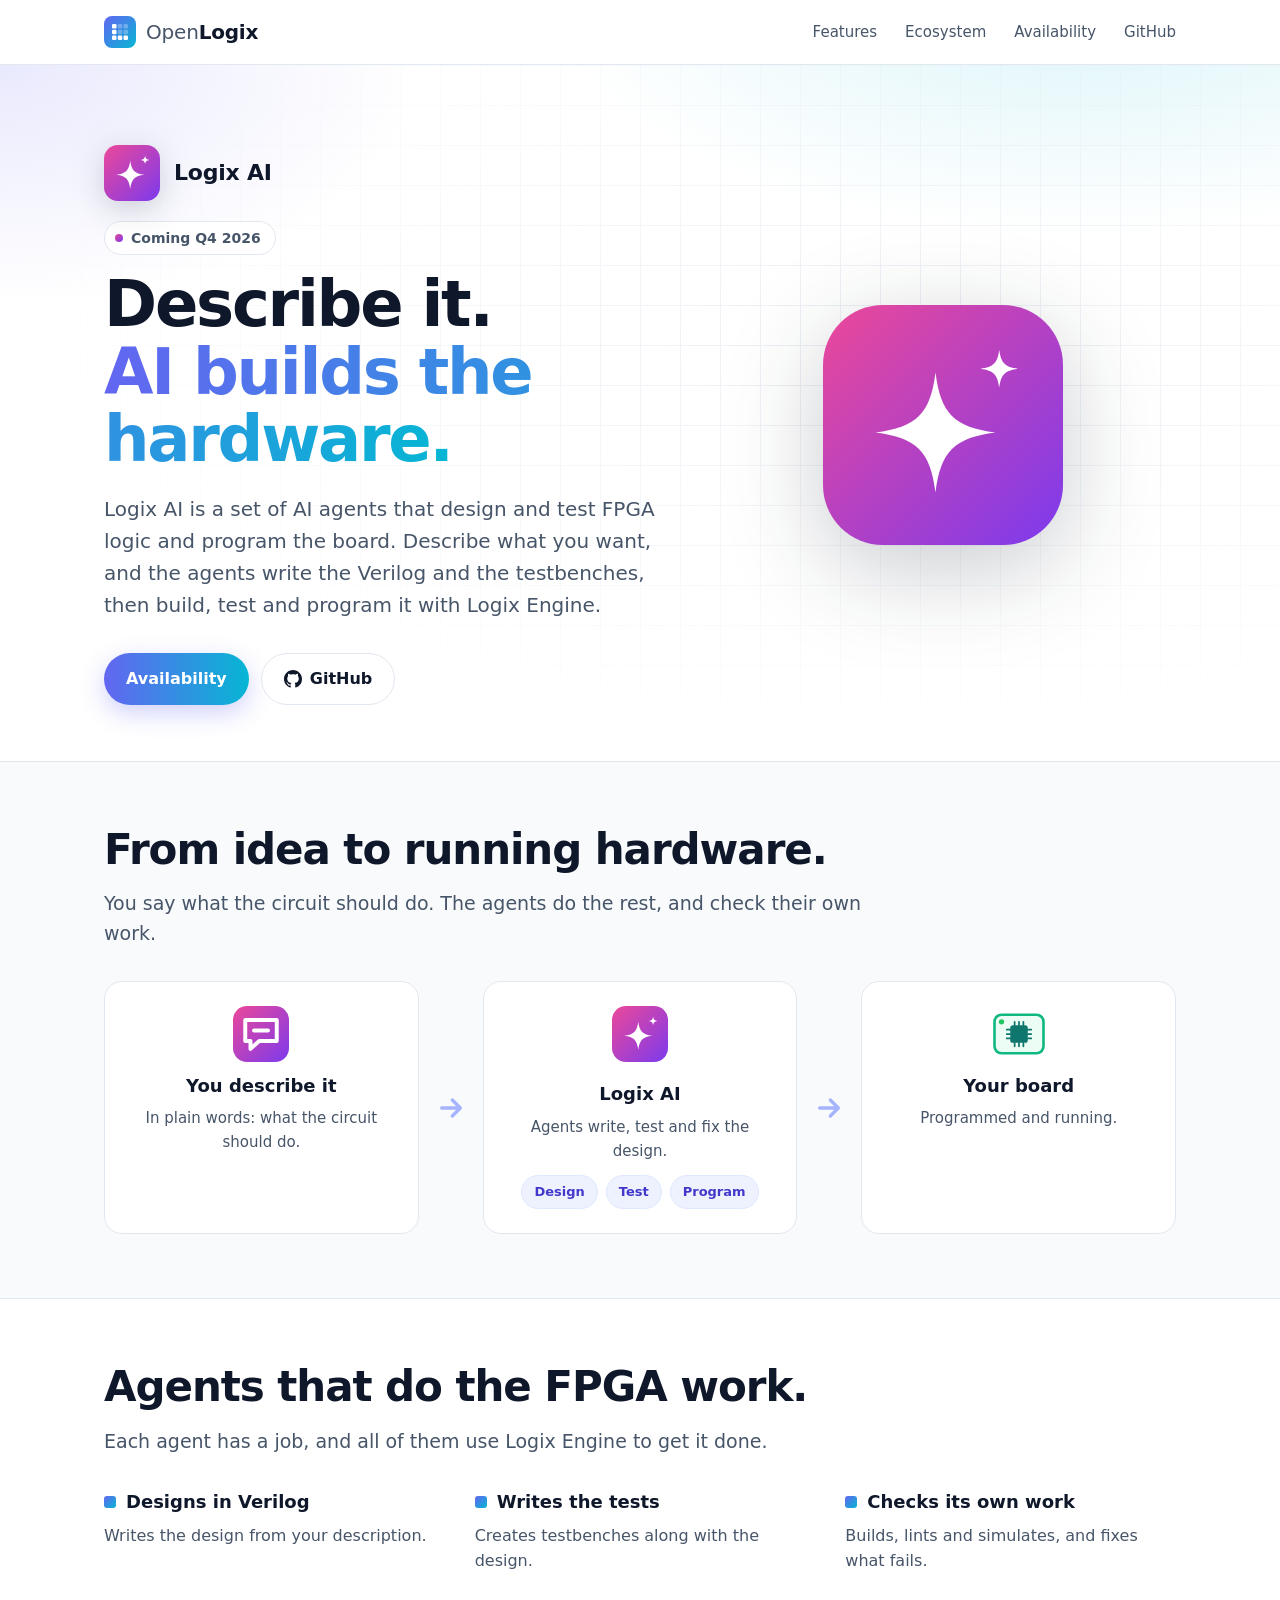
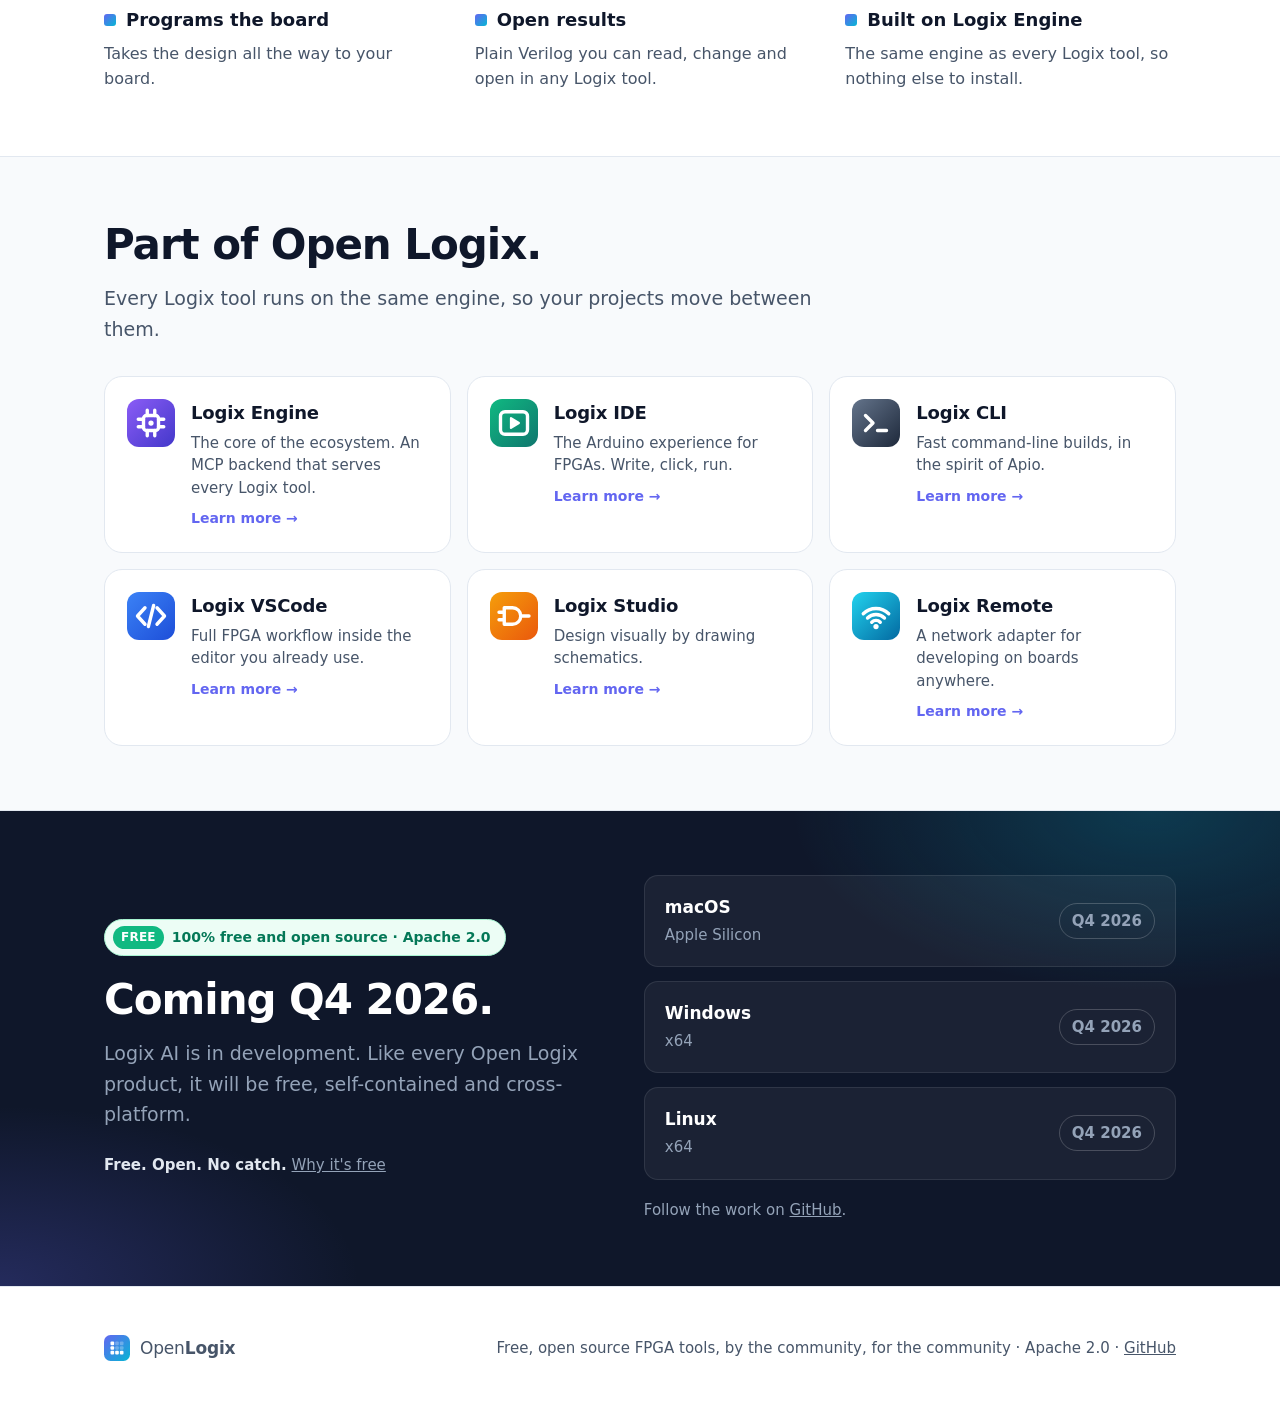
==== docs/ai/index.html @ 2b5485d5 "Say program boards, not FPGAs Most users program an FPGA board, not a bare FPGA. Adds the wording ru" ====
<!DOCTYPE html>
<html lang="en">
<head>
<meta charset="utf-8">
<meta name="viewport" content="width=device-width, initial-scale=1">
<title>Logix AI: AI agents that design and test FPGA logic and program the board | Open Logix</title>
<meta name="description" content="Logix AI: AI agents that design and test FPGA logic and program the board. Free and open source, from Open Logix. Coming Q4 2026.">
<meta property="og:title" content="Logix AI">
<meta property="og:description" content="AI agents that design and test FPGA logic and program the board. Free and open source.">
<link rel="icon" href="../brand/ai.svg" type="image/svg+xml">
<link rel="stylesheet" href="../assets/site.css">
</head>
<body style="--product: #ec4899; --product2: #7c3aed">

<header>
  <div class="wrap">
    <a class="brand" href="../"><img src="../brand/logo.svg" alt=""><span><span class="open">Open</span><span class="logix">Logix</span></span></a>
    <nav>
      <a href="#features">Features</a>
      <a href="#family">Ecosystem</a>
      <a href="#availability">Availability</a>
      <a class="gh" href="https://github.com/openlogix/logix-ai">GitHub</a>
    </nav>
  </div>
</header>

<main id="top">

  <div class="hero">
    <div class="wrap">
      <div>
        <p class="product-name"><img src="../brand/ai.svg" alt="">Logix AI</p>
        <p class="when">Coming Q4 2026</p>
        <h1>Describe it.<br><span class="grad-text">AI builds the hardware.</span></h1>
        <p class="lead">Logix AI is a set of AI agents that design and test FPGA logic and program the board. Describe what you want, and the agents write the Verilog and the testbenches, then build, test and program it with Logix Engine.</p>
        <div class="cta">
          <a class="btn btn-primary" href="#availability">Availability</a>
          <a class="btn btn-ghost" href="https://github.com/openlogix/logix-ai">
            <svg viewBox="0 0 16 16" fill="currentColor" aria-hidden="true"><path d="M8 0C3.58 0 0 3.58 0 8c0 3.54 2.29 6.53 5.47 7.59.4.07.55-.17.55-.38 0-.19-.01-.82-.01-1.49-2.01.37-2.53-.49-2.69-.94-.09-.23-.48-.94-.82-1.13-.28-.15-.68-.52-.01-.53.63-.01 1.08.58 1.23.82.72 1.21 1.87.87 2.33.66.07-.52.28-.87.51-1.07-1.78-.2-3.64-.89-3.64-3.95 0-.87.31-1.59.82-2.15-.08-.2-.36-1.02.08-2.12 0 0 .67-.21 2.2.82.64-.18 1.32-.27 2-.27.68 0 1.36.09 2 .27 1.53-1.04 2.2-.82 2.2-.82.44 1.1.16 1.92.08 2.12.51.56.82 1.27.82 2.15 0 3.07-1.87 3.75-3.65 3.95.29.25.54.73.54 1.48 0 1.07-.01 1.93-.01 2.2 0 .21.15.46.55.38A8.013 8.013 0 0016 8c0-4.42-3.58-8-8-8z"/></svg>
            GitHub
          </a>
        </div>
      </div>
      <img class="hero-icon" src="../brand/ai.svg" alt="">
    </div>
  </div>

  <section id="how" class="alt">
    <div class="wrap">
      <h2>From idea to running hardware.</h2>
      <p class="sub">You say what the circuit should do. The agents do the rest, and check their own work.</p>

      <div class="flow">
        <div class="step">
          <svg class="board" viewBox="0 0 64 64" aria-hidden="true"><defs><linearGradient id="s1" x1="0" y1="0" x2="1" y2="1"><stop offset="0" stop-color="#EC4899"/><stop offset="1" stop-color="#7C3AED"/></linearGradient></defs><rect width="64" height="64" rx="16" fill="url(#s1)"/><g fill="none" stroke="#fff" stroke-width="4.5" stroke-linecap="round" stroke-linejoin="round"><path d="M14 16h36v24H30l-10 9v-9h-6Z M24 28h16"/></g></svg>
          <h3>You describe it</h3>
          <p>In plain words: what the circuit should do.</p>
        </div>
        <div class="arrow" aria-hidden="true"><svg viewBox="0 0 24 24" fill="none" stroke="currentColor" stroke-width="2.5" stroke-linecap="round" stroke-linejoin="round"><path d="M5 12h14M13 6l6 6-6 6"/></svg></div>
        <div class="step">
          <img src="../brand/ai.svg" alt="">
          <h3>Logix AI</h3>
          <p style="margin-bottom:12px">Agents write, test and fix the design.</p>
          <div class="chips"><span class="chip">Design</span><span class="chip">Test</span><span class="chip">Program</span></div>
        </div>
        <div class="arrow" aria-hidden="true"><svg viewBox="0 0 24 24" fill="none" stroke="currentColor" stroke-width="2.5" stroke-linecap="round" stroke-linejoin="round"><path d="M5 12h14M13 6l6 6-6 6"/></svg></div>
        <div class="step">
          <svg class="board" viewBox="0 0 64 64" aria-hidden="true">
            <rect x="4" y="10" width="56" height="44" rx="8" fill="#ecfdf5" stroke="#10b981" stroke-width="3"/>
            <rect x="22" y="22" width="20" height="20" rx="3" fill="#0f766e"/>
            <path d="M27 18v4M32 18v4M37 18v4M27 42v4M32 42v4M37 42v4M18 27h4M18 32h4M18 37h4M42 27h4M42 32h4M42 37h4" stroke="#0f766e" stroke-width="2" stroke-linecap="round"/>
            <circle cx="12" cy="18" r="3" fill="#22c55e"/>
          </svg>
          <h3>Your board</h3>
          <p>Programmed and running.</p>
        </div>
      </div>
    </div>
  </section>

  <section id="features">
    <div class="wrap">
      <h2>Agents that do the FPGA work.</h2>
      <p class="sub">Each agent has a job, and all of them use Logix Engine to get it done.</p>
      <div class="principles">
        <div class="principle"><h3>Designs in Verilog</h3><p>Writes the design from your description.</p></div>
        <div class="principle"><h3>Writes the tests</h3><p>Creates testbenches along with the design.</p></div>
        <div class="principle"><h3>Checks its own work</h3><p>Builds, lints and simulates, and fixes what fails.</p></div>
        <div class="principle"><h3>Programs the board</h3><p>Takes the design all the way to your board.</p></div>
        <div class="principle"><h3>Open results</h3><p>Plain Verilog you can read, change and open in any Logix tool.</p></div>
        <div class="principle"><h3>Built on Logix Engine</h3><p>The same engine as every Logix tool, so nothing else to install.</p></div>
      </div>
    </div>
  </section>

  <section id="family" class="alt">
    <div class="wrap">
      <h2>Part of Open Logix.</h2>
      <p class="sub">Every Logix tool runs on the same engine, so your projects move between them.</p>
      <div class="apps">
        <a class="card" href="../engine/"><img src="../brand/engine.svg" alt=""><div><h3>Logix Engine</h3><p>The core of the ecosystem. An MCP backend that serves every Logix tool.</p><span class="more">Learn more →</span></div></a>
        <a class="card" href="../ide/"><img src="../brand/ide.svg" alt=""><div><h3>Logix IDE</h3><p>The Arduino experience for FPGAs. Write, click, run.</p><span class="more">Learn more →</span></div></a>
        <a class="card" href="../cli/"><img src="../brand/cli.svg" alt=""><div><h3>Logix CLI</h3><p>Fast command-line builds, in the spirit of Apio.</p><span class="more">Learn more →</span></div></a>
        <a class="card" href="../vscode/"><img src="../brand/vscode.svg" alt=""><div><h3>Logix VSCode</h3><p>Full FPGA workflow inside the editor you already use.</p><span class="more">Learn more →</span></div></a>
        <a class="card" href="../studio/"><img src="../brand/studio.svg" alt=""><div><h3>Logix Studio</h3><p>Design visually by drawing schematics.</p><span class="more">Learn more →</span></div></a>
        <a class="card" href="../remote/"><img src="../brand/remote.svg" alt=""><div><h3>Logix Remote</h3><p>A network adapter for developing on boards anywhere.</p><span class="more">Learn more →</span></div></a>
      </div>
    </div>
  </section>

  <section id="availability" class="free">
    <div class="wrap">
      <div>
        <p class="badge"><b>FREE</b> 100% free and open source · Apache&nbsp;2.0</p>
        <h2>Coming Q4 2026.</h2>
        <p class="sub">Logix AI is in development. Like every Open Logix product, it will be free, self-contained and cross-platform.</p>
        <p class="ask"><strong>Free. Open. No catch.</strong> <a href="../#free">Why it's free</a></p>
      </div>
      <div>
        <ul class="platforms">
          <li><div class="os"><strong>macOS</strong><span>Apple Silicon</span></div><span class="soon">Q4 2026</span></li>
          <li><div class="os"><strong>Windows</strong><span>x64</span></div><span class="soon">Q4 2026</span></li>
          <li><div class="os"><strong>Linux</strong><span>x64</span></div><span class="soon">Q4 2026</span></li>
        </ul>
        <p class="ask">Follow the work on <a href="https://github.com/openlogix/logix-ai">GitHub</a>.</p>
      </div>
    </div>
  </section>

</main>

<footer>
  <div class="wrap">
    <a class="brand" href="../"><img src="../brand/logo.svg" alt=""><span><span class="open">Open</span><span class="logix">Logix</span></span></a>
    <span>Free, open source FPGA tools, by the community, for the community · Apache 2.0 · <a href="https://github.com/openlogix">GitHub</a></span>
  </div>
</footer>

</body>
</html>
---- docs/assets/site.css ----
/* Open Logix site styles, shared by the home page and the product pages. */
:root {
  --ink: #0f172a;
  --muted: #475569;
  --line: #e2e8f0;
  --bg: #ffffff;
  --soft: #f8fafc;
  --brand: #6366f1;
  --brand2: #06b6d4;
  --radius: 18px;
}
* { box-sizing: border-box; }
html { scroll-behavior: smooth; }
body {
  margin: 0;
  font: 17px/1.6 ui-sans-serif, system-ui, -apple-system, "Segoe UI", Roboto, "Helvetica Neue", Arial, sans-serif;
  color: var(--ink);
  background: var(--bg);
  -webkit-font-smoothing: antialiased;
}
a { color: inherit; }
.wrap { max-width: 1120px; margin: 0 auto; padding: 0 24px; }
.grad-text {
  background: linear-gradient(90deg, var(--brand), var(--brand2));
  -webkit-background-clip: text; background-clip: text; color: transparent;
}

/* Header */
header {
  position: sticky; top: 0; z-index: 10;
  background: rgba(255,255,255,.85);
  backdrop-filter: saturate(180%) blur(12px);
  border-bottom: 1px solid var(--line);
}
header .wrap { display: flex; align-items: center; justify-content: space-between; height: 64px; }
.brand { display: flex; align-items: center; gap: 10px; text-decoration: none; font-size: 20px; letter-spacing: -.01em; }
.brand img { width: 32px; height: 32px; }
.brand .open { font-weight: 400; color: var(--muted); }
.brand .logix { font-weight: 800; }
nav { display: flex; gap: 28px; font-size: 15px; }
nav a { text-decoration: none; color: var(--muted); }
nav a:hover { color: var(--ink); }

/* Hero */
.hero {
  position: relative; overflow: hidden;
  padding: 80px 0 56px;
  background:
    radial-gradient(900px 400px at 85% -10%, rgba(6,182,212,.14), transparent 60%),
    radial-gradient(700px 400px at 0% 0%, rgba(99,102,241,.14), transparent 60%);
}
.hero::before {
  content: ""; position: absolute; inset: 0; pointer-events: none;
  background-image:
    linear-gradient(var(--line) 1px, transparent 1px),
    linear-gradient(90deg, var(--line) 1px, transparent 1px);
  background-size: 40px 40px;
  mask-image: radial-gradient(ellipse at 70% 40%, #000 0%, transparent 70%);
  -webkit-mask-image: radial-gradient(ellipse at 70% 40%, #000 0%, transparent 70%);
  opacity: .7;
}
.hero .wrap { position: relative; display: grid; grid-template-columns: 1.2fr 1fr; gap: 48px; align-items: center; }
.eyebrow { font-size: 14px; font-weight: 600; letter-spacing: .08em; text-transform: uppercase; color: var(--brand); margin: 0 0 16px; }
h1 { font-size: clamp(40px, 6vw, 64px); line-height: 1.05; letter-spacing: -.035em; margin: 0 0 20px; }
.lead { font-size: 20px; color: var(--muted); max-width: 34em; margin: 0 0 32px; }
.cta { display: flex; gap: 12px; flex-wrap: wrap; }
.btn {
  display: inline-flex; align-items: center; gap: 8px;
  padding: 12px 22px; border-radius: 999px; font-weight: 600; font-size: 16px;
  text-decoration: none; transition: transform .15s, box-shadow .15s;
}
.btn:hover { transform: translateY(-1px); }
.btn-primary { color: #fff; background: linear-gradient(90deg, var(--brand), var(--brand2)); box-shadow: 0 8px 24px rgba(99,102,241,.3); }
.btn-ghost { border: 1px solid var(--line); background: #fff; }
.btn svg { width: 18px; height: 18px; }

.family {
  display: grid; grid-template-columns: repeat(3, 1fr); gap: 18px;
  max-width: 360px; justify-self: center;
}
.family img {
  width: 100%; aspect-ratio: 1; display: block;
  filter: drop-shadow(0 10px 20px rgba(15,23,42,.15));
  transition: transform .2s;
}
.family img.core { transform: scale(1.12); filter: drop-shadow(0 14px 28px rgba(99,102,241,.45)); }
.family img:hover { transform: translateY(-4px) rotate(-2deg); }

/* Sections */
section { padding: 64px 0; }
.alt { background: var(--soft); border-top: 1px solid var(--line); border-bottom: 1px solid var(--line); }
h2 { font-size: clamp(30px, 4vw, 42px); line-height: 1.15; letter-spacing: -.025em; margin: 0 0 14px; }
.sub { color: var(--muted); font-size: 19px; max-width: 40em; margin: 0 0 32px; }

/* Ecosystem */
.apps { display: grid; grid-template-columns: repeat(3, 1fr); gap: 16px; }
.card {
  background: #fff; border: 1px solid var(--line); border-radius: var(--radius);
  padding: 22px; display: flex; gap: 16px; align-items: flex-start;
  transition: box-shadow .2s, transform .2s;
}
.card:hover { box-shadow: 0 12px 32px rgba(15,23,42,.08); transform: translateY(-2px); }
.card img { width: 48px; height: 48px; flex: none; }
.card h3 { margin: 0 0 4px; font-size: 18px; letter-spacing: -.01em; }
.card p { margin: 0; color: var(--muted); font-size: 15px; line-height: 1.5; }
.connector {
  height: 36px; margin: 0 12%;
  background: repeating-linear-gradient(90deg, transparent 0 calc(16.66% - 1px), #c7d2fe calc(16.66% - 1px) 16.66%);
}
.engine {
  display: flex; align-items: center; gap: 22px; flex-wrap: wrap;
  padding: 28px; border-radius: var(--radius); color: #fff;
  background: linear-gradient(120deg, #4338ca, #7c3aed 60%, #6366f1);
  box-shadow: 0 16px 40px rgba(67,56,202,.3);
}
.engine img { width: 64px; height: 64px; filter: drop-shadow(0 0 0 #fff); border-radius: 16px; box-shadow: 0 0 0 2px rgba(255,255,255,.35); }
.engine h3 { margin: 0 0 4px; font-size: 22px; }
.engine p { margin: 0; opacity: .9; }
.engine .text { flex: 1 1 280px; }
.chips { display: flex; flex-wrap: wrap; gap: 8px; }
.chip { font-size: 14px; font-weight: 600; padding: 6px 12px; border-radius: 999px; background: rgba(255,255,255,.16); border: 1px solid rgba(255,255,255,.25); }

/* Principles */
.principles { display: grid; grid-template-columns: repeat(3, 1fr); gap: 32px 40px; }
.principle h3 { display: flex; align-items: center; gap: 10px; margin: 0 0 6px; font-size: 18px; }
.principle h3::before {
  content: ""; width: 12px; height: 12px; border-radius: 3px; flex: none;
  background: linear-gradient(135deg, var(--brand), var(--brand2));
}
.principle p { margin: 0; color: var(--muted); font-size: 16px; }

/* AI flow */
.flow { display: grid; grid-template-columns: 1fr auto 1fr auto 1fr; gap: 16px; align-items: stretch; }
.step {
  border: 1px solid var(--line); border-radius: var(--radius); background: #fff;
  padding: 24px; text-align: center;
}
.step img { width: 56px; height: 56px; margin-bottom: 10px; }
.step h3 { margin: 0 0 6px; font-size: 18px; }
.step p { margin: 0; color: var(--muted); font-size: 15px; }
.step .chips { justify-content: center; }
.step .chip { background: #eef2ff; border-color: #e0e7ff; color: #4338ca; font-size: 13px; }
.arrow { display: flex; align-items: center; justify-content: center; color: #a5b4fc; }
.arrow svg { width: 32px; height: 32px; }
.board { width: 56px; height: 56px; margin: 0 auto 10px; display: block; }
.note { text-align: center; margin: 32px 0 0; font-size: 18px; color: var(--muted); }
.note strong { color: var(--ink); }

/* Free */
.badge {
  display: inline-flex; align-items: center; gap: 8px; margin: 0 0 20px;
  padding: 6px 14px 6px 8px; border-radius: 999px; font-size: 14px; font-weight: 600;
  background: #ecfdf5; color: #047857; border: 1px solid #a7f3d0;
}
.badge b { background: #10b981; color: #fff; border-radius: 999px; padding: 2px 8px; font-size: 12px; letter-spacing: .02em; }
.free { background: #0f172a; color: #e2e8f0; position: relative; overflow: hidden; }
.free::before {
  content: ""; position: absolute; inset: 0; pointer-events: none;
  background:
    radial-gradient(600px 300px at 90% 0%, rgba(6,182,212,.22), transparent 60%),
    radial-gradient(600px 300px at 0% 100%, rgba(99,102,241,.25), transparent 60%);
}
.free .wrap { position: relative; display: grid; grid-template-columns: 1fr 1.1fr; gap: 56px; align-items: center; }
.free h2 { color: #fff; }
.free .sub { color: #94a3b8; margin-bottom: 24px; }
.stats { display: flex; flex-wrap: wrap; gap: 16px 40px; margin: 0 0 28px; }
.stats .price { margin: 0; }
.price { display: flex; align-items: baseline; gap: 14px; margin: 0 0 24px; }
.price .big { font-size: 72px; font-weight: 800; line-height: 1; letter-spacing: -.04em; color: #fff; }
.price .small { color: #94a3b8; font-size: 16px; line-height: 1.4; }
.free .btn-ghost { background: transparent; color: #fff; border-color: rgba(255,255,255,.25); }
.checks { list-style: none; margin: 0; padding: 0; display: grid; gap: 14px; }
.checks li {
  display: flex; gap: 14px; align-items: flex-start;
  padding: 16px 18px; border-radius: 14px;
  background: rgba(255,255,255,.05); border: 1px solid rgba(255,255,255,.09);
}
.checks li::before {
  content: ""; flex: none; width: 24px; height: 24px; border-radius: 999px; margin-top: 1px;
  background: #10b981 url("data:image/svg+xml,%3Csvg xmlns='http://www.w3.org/2000/svg' viewBox='0 0 24 24' fill='none' stroke='white' stroke-width='3.2' stroke-linecap='round' stroke-linejoin='round'%3E%3Cpath d='M6 12.5l4 4 8-9'/%3E%3C/svg%3E") center/16px no-repeat;
}
.checks strong { color: #fff; display: block; }
.checks span { color: #94a3b8; font-size: 15px; }
.ask { margin: 18px 0 0; color: #94a3b8; font-size: 15px; }
.ask strong { color: #e2e8f0; }

/* Footer */
footer { padding: 48px 0; border-top: 1px solid var(--line); color: var(--muted); font-size: 15px; }
footer .wrap { display: flex; justify-content: space-between; align-items: center; gap: 24px; flex-wrap: wrap; }
footer .brand { font-size: 17px; }
footer .brand img { width: 26px; height: 26px; }

/* Home page: product cards that link to a product page */
a.card { text-decoration: none; color: inherit; }
.card .more { display: block; margin-top: 8px; font-size: 14px; font-weight: 600; color: var(--brand); }
a.engine { text-decoration: none; transition: transform .2s, box-shadow .2s; }
a.engine:hover { transform: translateY(-2px); box-shadow: 0 20px 48px rgba(67,56,202,.38); }
.engine .more { display: block; margin-top: 6px; font-size: 14px; font-weight: 600; opacity: .9; }

/* Product pages (docs/<product>/index.html) */
.product-name { display: flex; align-items: center; gap: 14px; margin: 0 0 20px; font-size: 22px; font-weight: 800; letter-spacing: -.01em; }
.product-name img { width: 56px; height: 56px; filter: drop-shadow(0 8px 16px rgba(15,23,42,.18)); }
.product-hero .wrap { grid-template-columns: 1fr; gap: 56px; }
.product-hero h1 { max-width: 14em; }
.shot {
  display: block; width: 100%; height: auto;
  border: 1px solid var(--line); border-radius: 14px;
  box-shadow: 0 24px 60px rgba(15,23,42,.18);
  background: #fff;
}
.gallery { display: grid; grid-template-columns: repeat(2, 1fr); gap: 32px; }
.gallery figure { margin: 0; }
.gallery .shot { box-shadow: 0 12px 32px rgba(15,23,42,.10); }
.gallery figcaption { margin-top: 12px; color: var(--muted); font-size: 15px; }
.gallery figcaption strong { color: var(--ink); }
.platforms { list-style: none; margin: 0; padding: 0; display: grid; gap: 14px; }
.platforms li {
  display: flex; gap: 16px; align-items: center; flex-wrap: wrap;
  padding: 18px 20px; border-radius: 14px;
  background: rgba(255,255,255,.05); border: 1px solid rgba(255,255,255,.09);
}
.platforms .os { flex: 1 1 200px; }
.platforms strong { color: #fff; display: block; }
.platforms span { color: #94a3b8; font-size: 15px; }
.platforms .btn { padding: 9px 18px; font-size: 15px; }
.soon { font-size: 13px; font-weight: 600; padding: 5px 12px; border-radius: 999px; color: #cbd5e1; border: 1px solid rgba(255,255,255,.2); }
.fine { flex-basis: 100%; margin: 0; font-size: 13px; }
/* Upcoming products: a big icon instead of a screenshot, and when it's coming */
.hero-icon { width: 240px; height: 240px; justify-self: center; filter: drop-shadow(0 24px 48px rgba(15,23,42,.22)); }
.when {
  display: inline-flex; align-items: center; gap: 8px; margin: 0 0 16px;
  padding: 5px 14px 5px 10px; border-radius: 999px; font-size: 14px; font-weight: 600;
  background: #fff; border: 1px solid var(--line); color: var(--muted);
}
.when::before { content: ""; width: 8px; height: 8px; border-radius: 999px; background: linear-gradient(135deg, var(--product), var(--product2)); }
.card .when { margin: 8px 8px 0 0; padding: 2px 10px 2px 8px; font-size: 12px; }

@media (max-width: 900px) {
  .hero .wrap { grid-template-columns: 1fr; }
  .family { max-width: 280px; }
  .apps, .principles { grid-template-columns: repeat(2, 1fr); }
  .gallery { grid-template-columns: 1fr; }
  .hero-icon { width: 160px; height: 160px; justify-self: start; }
  .flow, .free .wrap { grid-template-columns: 1fr; }
  .free .wrap { gap: 32px; }
  .arrow svg { transform: rotate(90deg); }
  .connector { display: none; }
  .engine { margin-top: 16px; }
}
@media (max-width: 600px) {
  nav a:not(.gh) { display: none; }
  .apps, .principles { grid-template-columns: 1fr; }
  .hero { padding: 56px 0 40px; }
  section { padding: 48px 0; }
}
@media (prefers-reduced-motion: reduce) {
  * { transition: none !important; scroll-behavior: auto !important; }
}
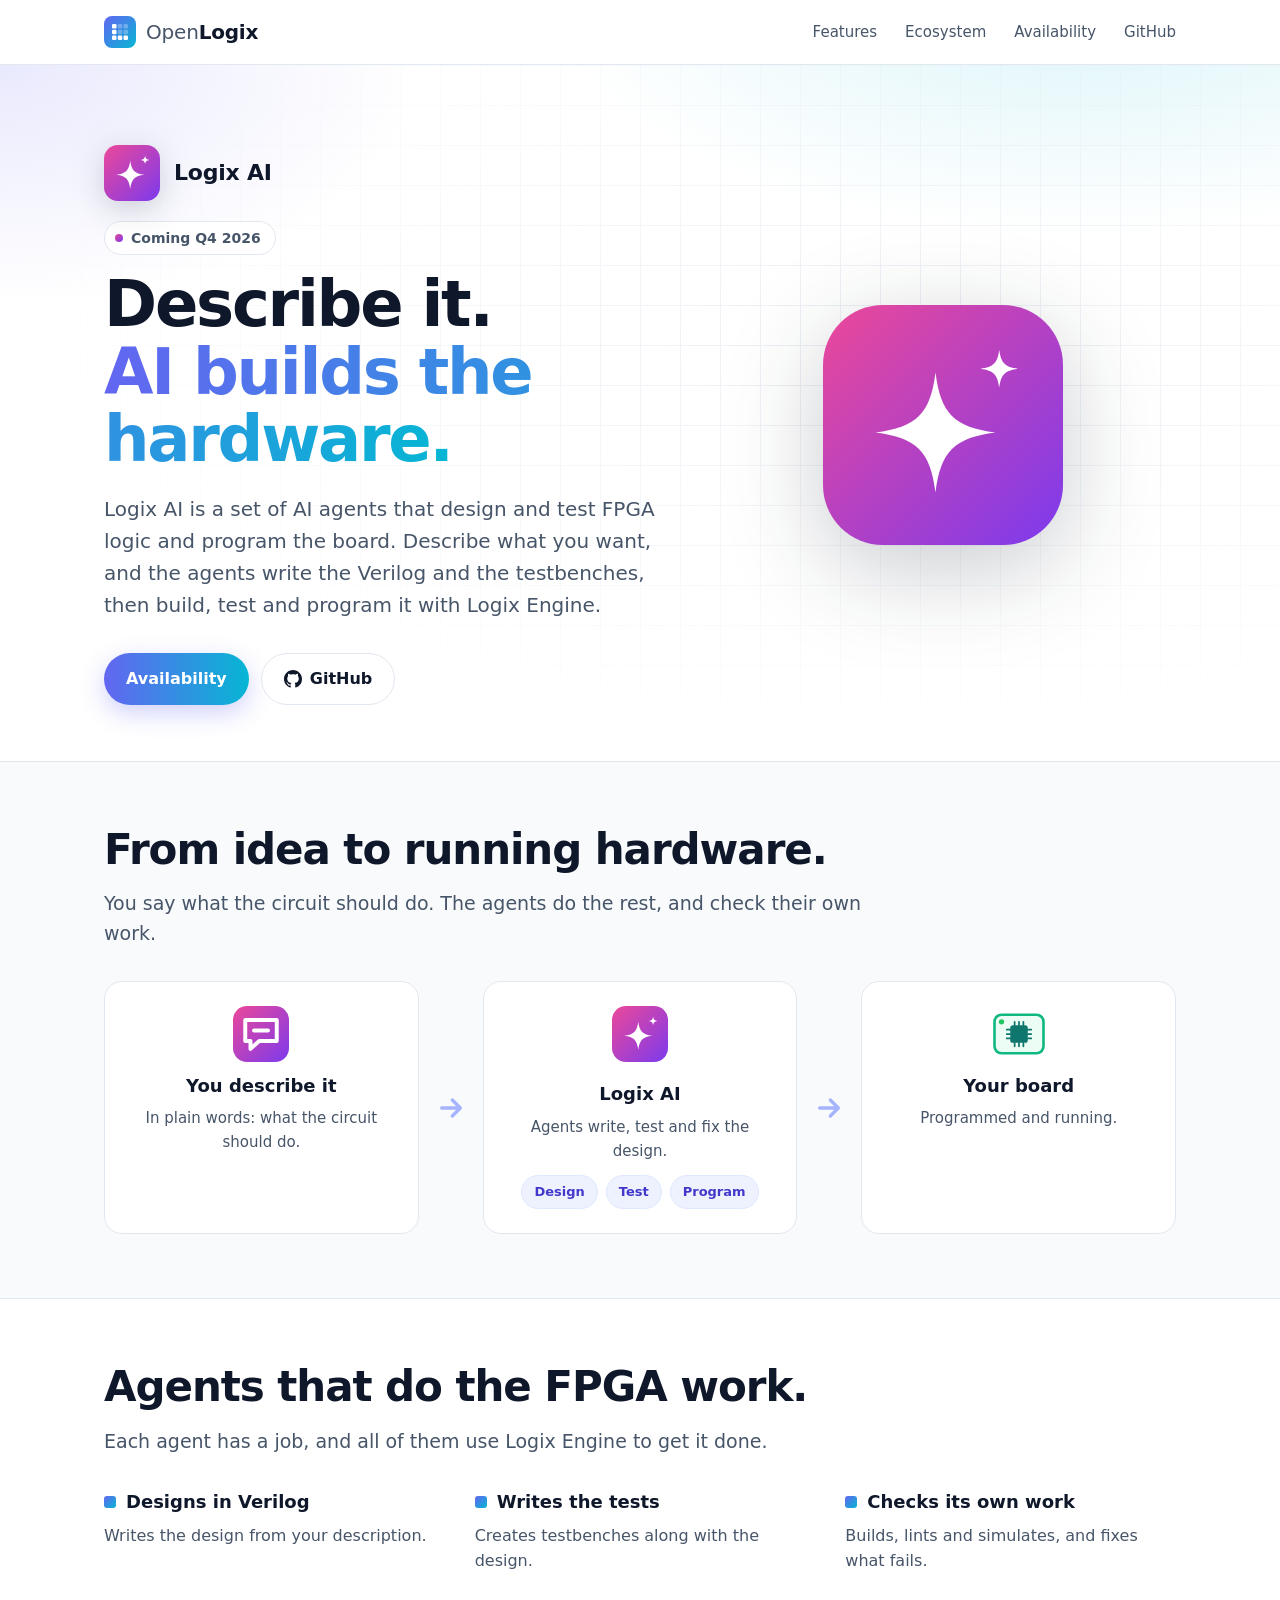
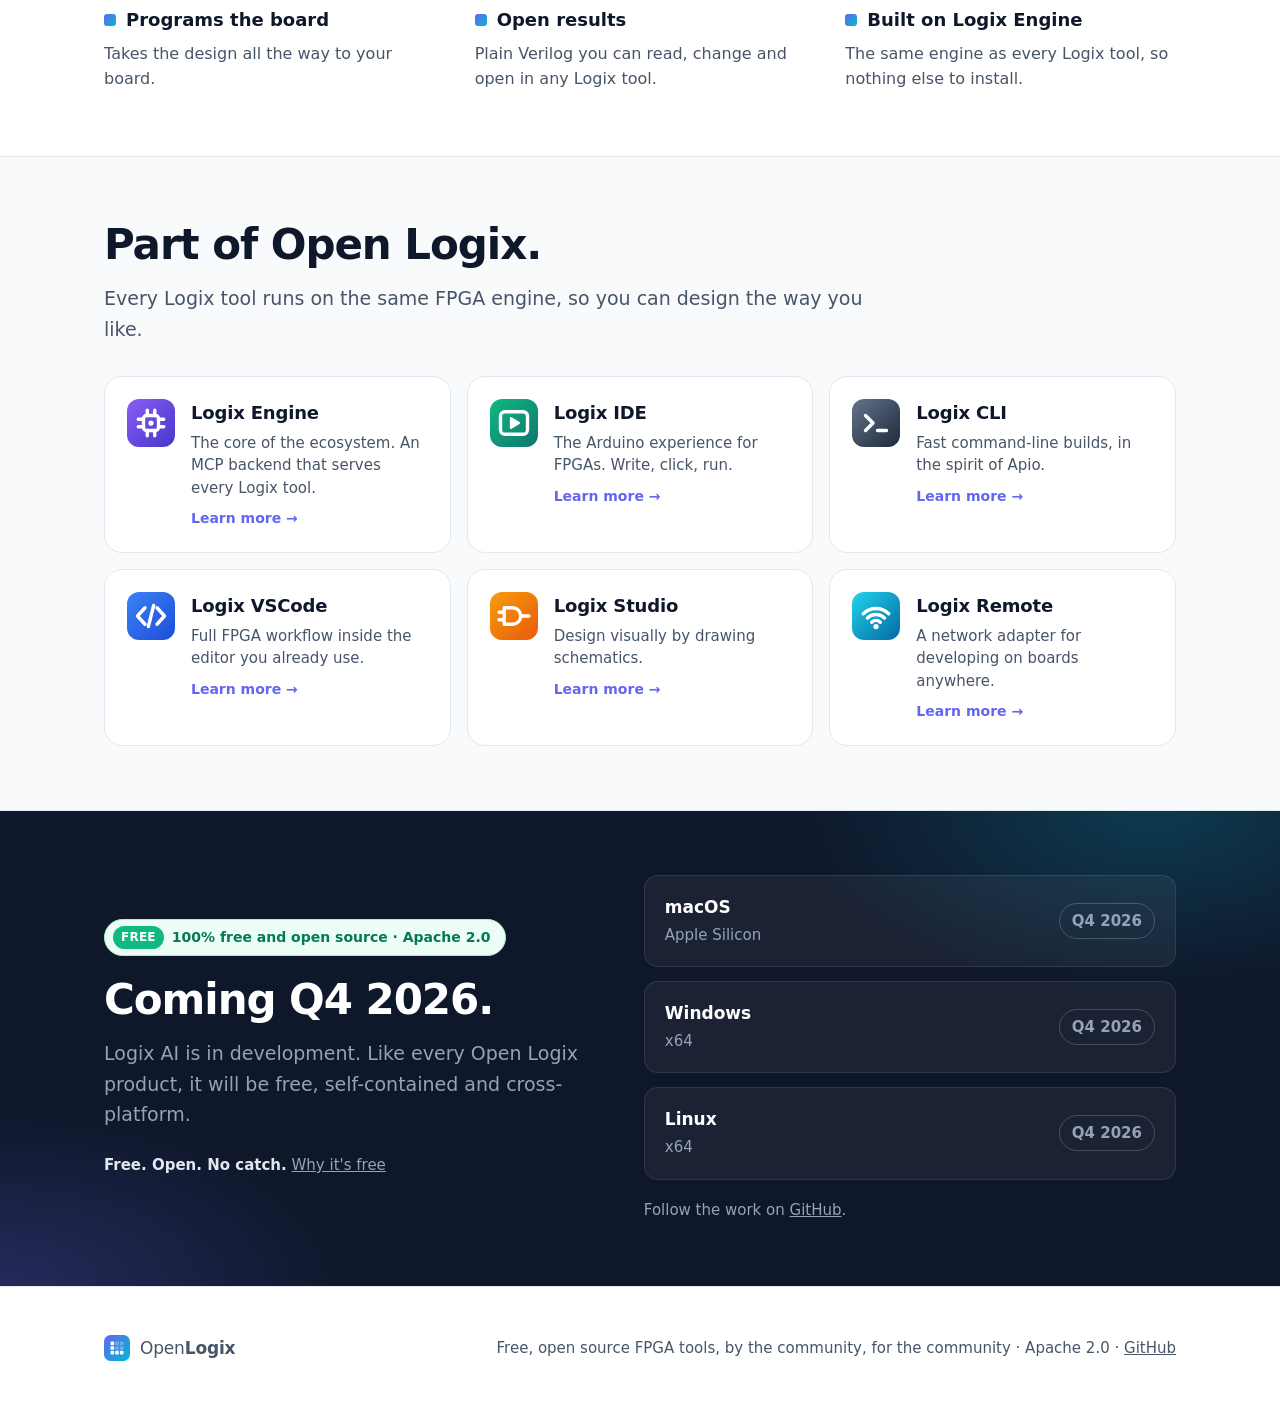
==== commit 3f1ad174: "Soften the shared-engine line and name FPGAs Logix tools may each have their own project model, so t" ====
--- a/docs/ai/index.html
+++ b/docs/ai/index.html
@@ -96,7 +96,7 @@
   <section id="family" class="alt">
     <div class="wrap">
       <h2>Part of Open Logix.</h2>
-      <p class="sub">Every Logix tool runs on the same engine, so your projects move between them.</p>
+      <p class="sub">Every Logix tool runs on the same FPGA engine, so you can design the way you like.</p>
       <div class="apps">
         <a class="card" href="../engine/"><img src="../brand/engine.svg" alt=""><div><h3>Logix Engine</h3><p>The core of the ecosystem. An MCP backend that serves every Logix tool.</p><span class="more">Learn more →</span></div></a>
         <a class="card" href="../ide/"><img src="../brand/ide.svg" alt=""><div><h3>Logix IDE</h3><p>The Arduino experience for FPGAs. Write, click, run.</p><span class="more">Learn more →</span></div></a>
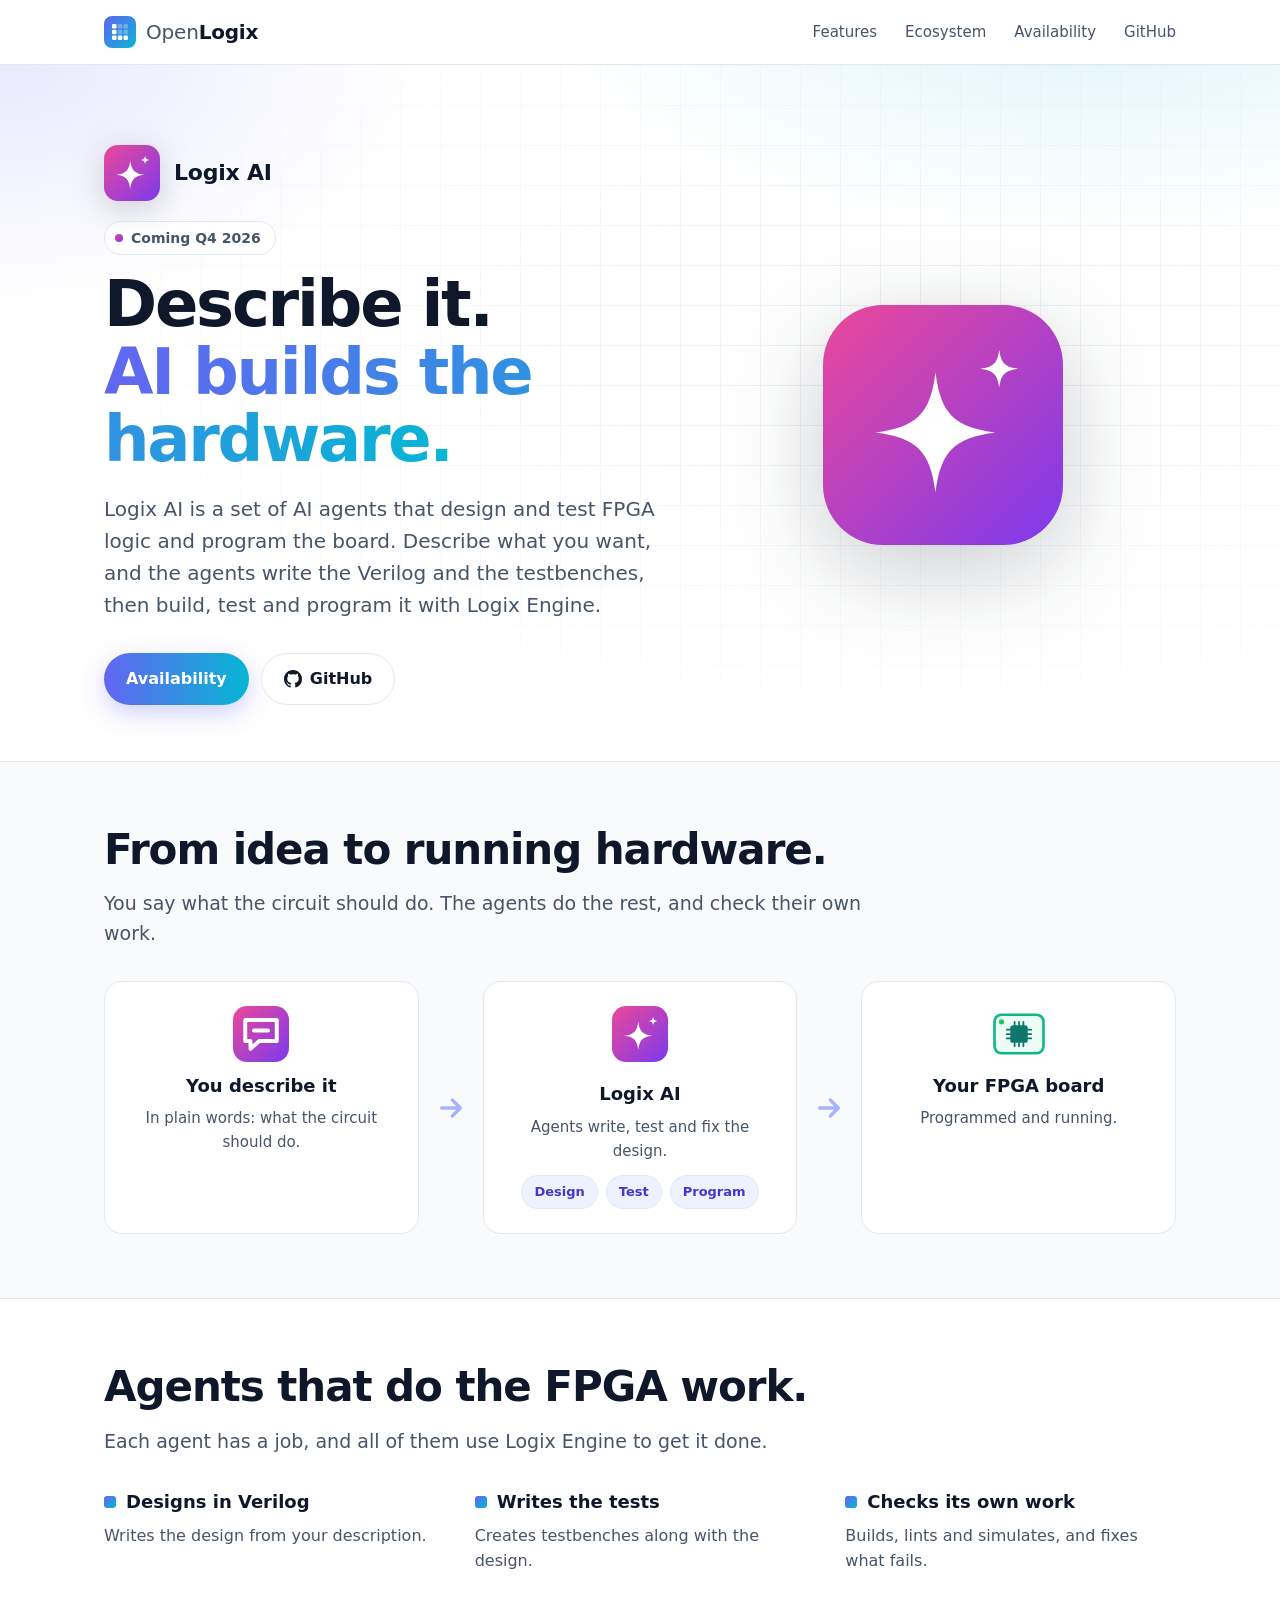
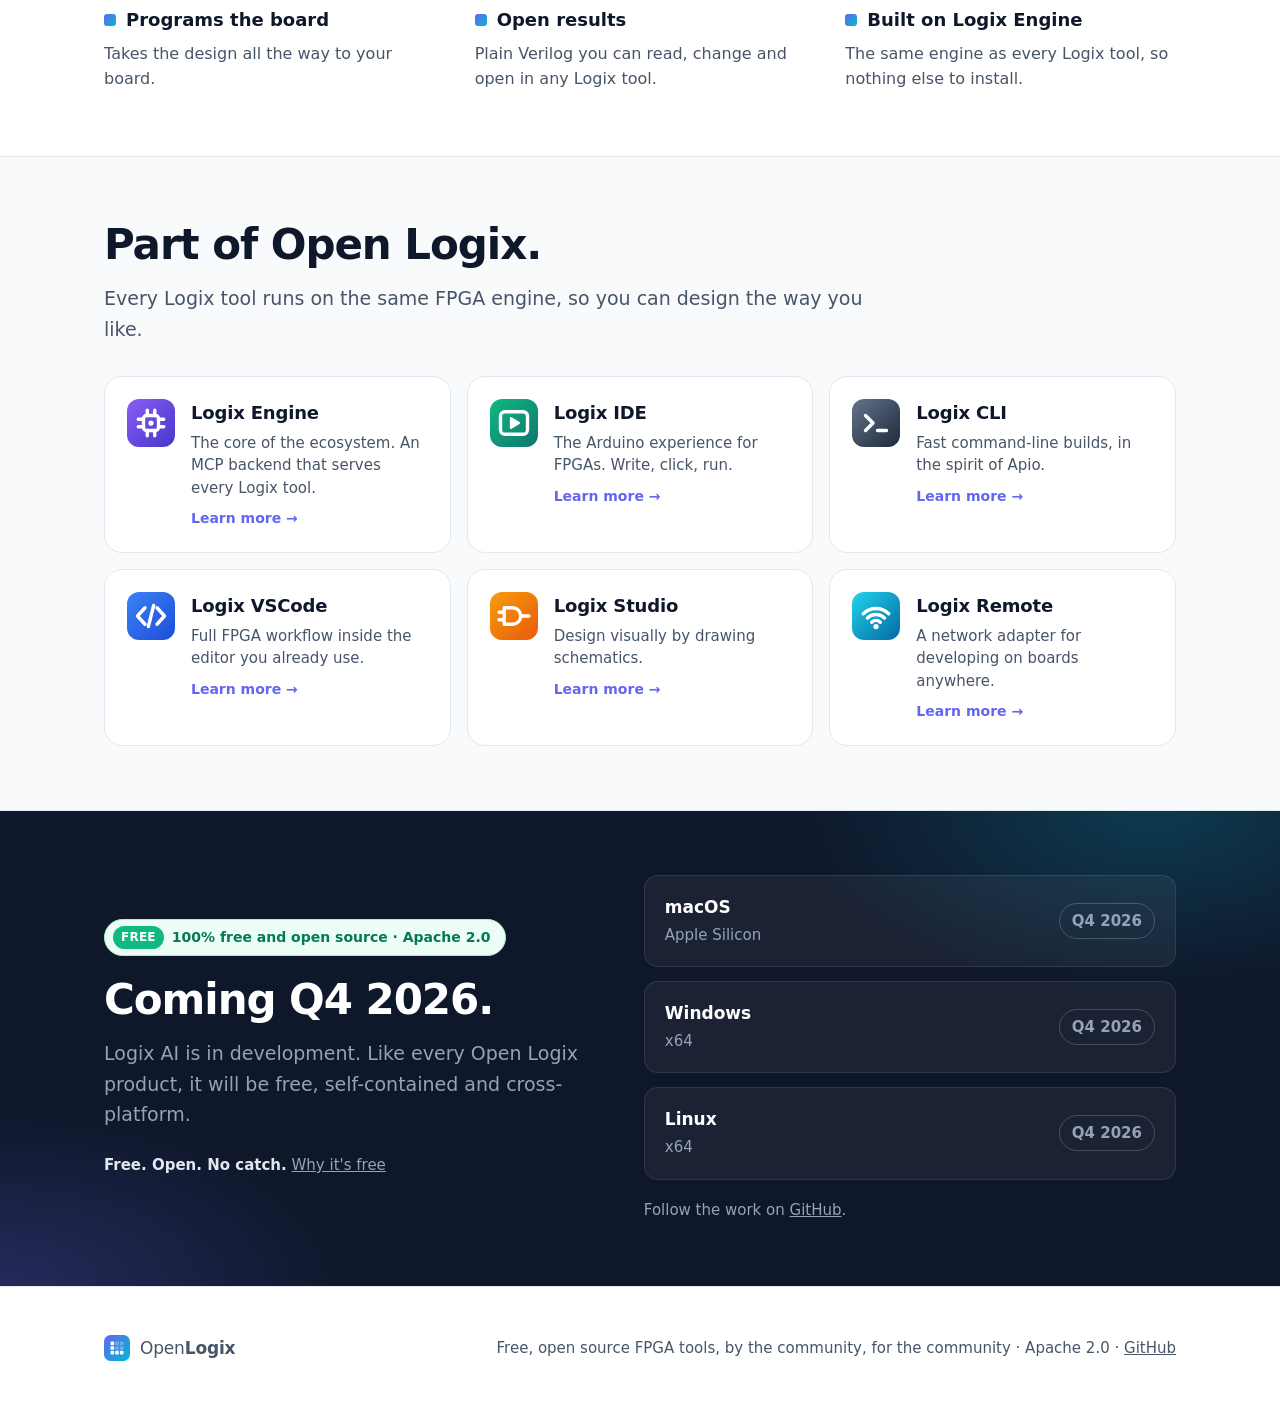
==== commit f0ea703a: "Product pages: Your FPGA board Co-Authored-By: Claude Opus 5.5 <noreply@anthropic.com>" ====
--- a/docs/ai/index.html
+++ b/docs/ai/index.html
@@ -71,7 +71,7 @@
             <path d="M27 18v4M32 18v4M37 18v4M27 42v4M32 42v4M37 42v4M18 27h4M18 32h4M18 37h4M42 27h4M42 32h4M42 37h4" stroke="#0f766e" stroke-width="2" stroke-linecap="round"/>
             <circle cx="12" cy="18" r="3" fill="#22c55e"/>
           </svg>
-          <h3>Your board</h3>
+          <h3>Your FPGA board</h3>
           <p>Programmed and running.</p>
         </div>
       </div>
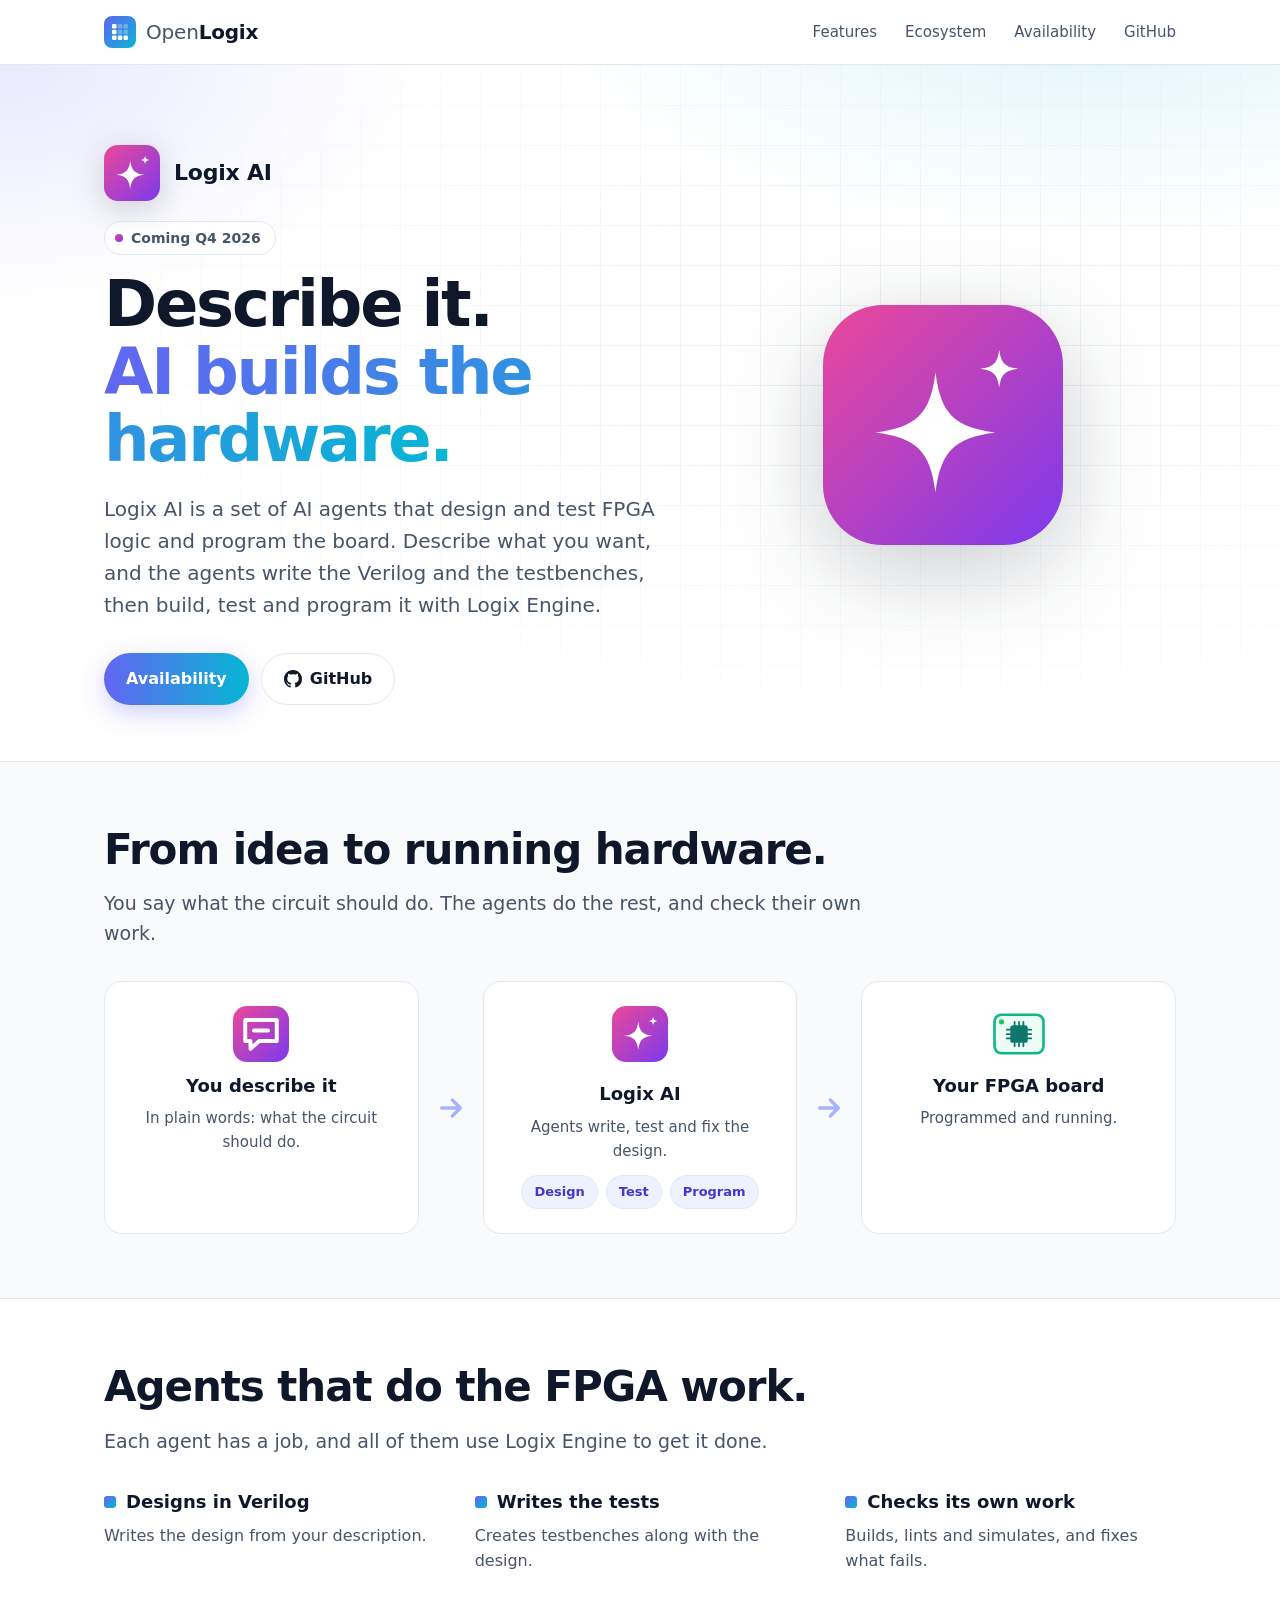
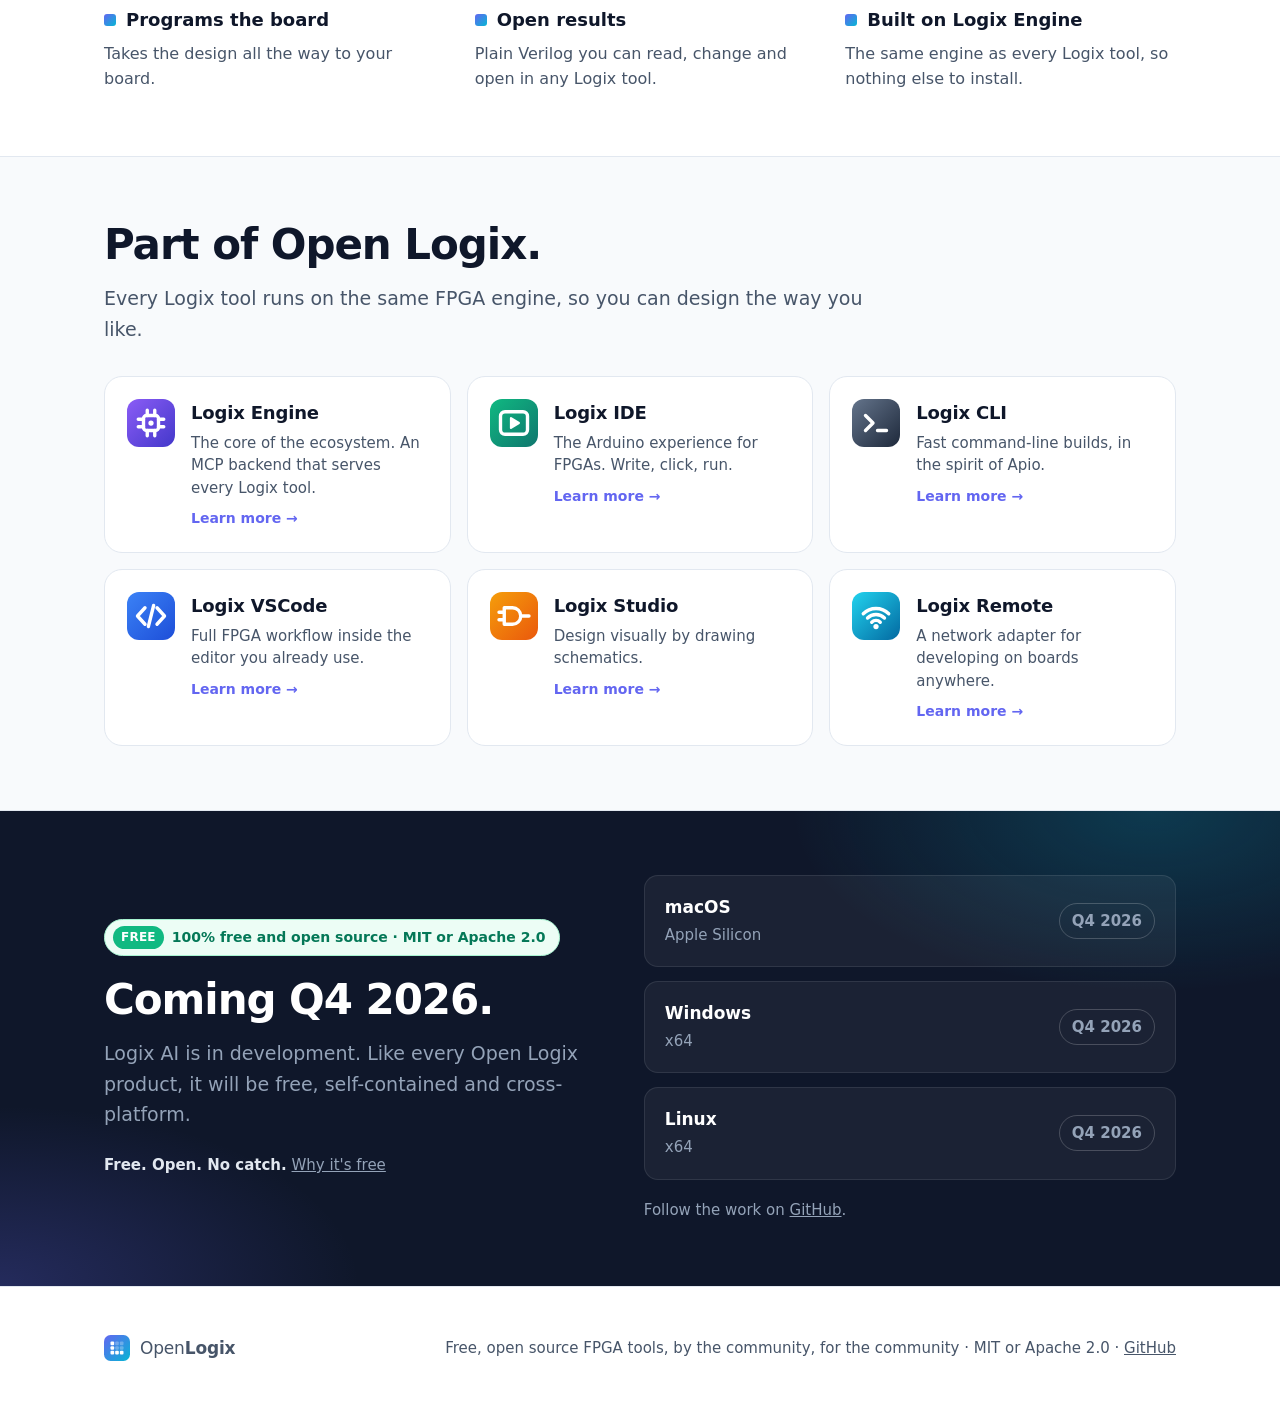
==== commit 9b9bcb15: "License: MIT or Apache 2.0 for every Logix repo The user's decision (2026-11-08): one license model " ====
--- a/docs/ai/index.html
+++ b/docs/ai/index.html
@@ -111,7 +111,7 @@
   <section id="availability" class="free">
     <div class="wrap">
       <div>
-        <p class="badge"><b>FREE</b> 100% free and open source · Apache&nbsp;2.0</p>
+        <p class="badge"><b>FREE</b> 100% free and open source · MIT or Apache&nbsp;2.0</p>
         <h2>Coming Q4 2026.</h2>
         <p class="sub">Logix AI is in development. Like every Open Logix product, it will be free, self-contained and cross-platform.</p>
         <p class="ask"><strong>Free. Open. No catch.</strong> <a href="../#free">Why it's free</a></p>
@@ -132,7 +132,7 @@
 <footer>
   <div class="wrap">
     <a class="brand" href="../"><img src="../brand/logo.svg" alt=""><span><span class="open">Open</span><span class="logix">Logix</span></span></a>
-    <span>Free, open source FPGA tools, by the community, for the community · Apache 2.0 · <a href="https://github.com/openlogix">GitHub</a></span>
+    <span>Free, open source FPGA tools, by the community, for the community · MIT or Apache 2.0 · <a href="https://github.com/openlogix">GitHub</a></span>
   </div>
 </footer>
 
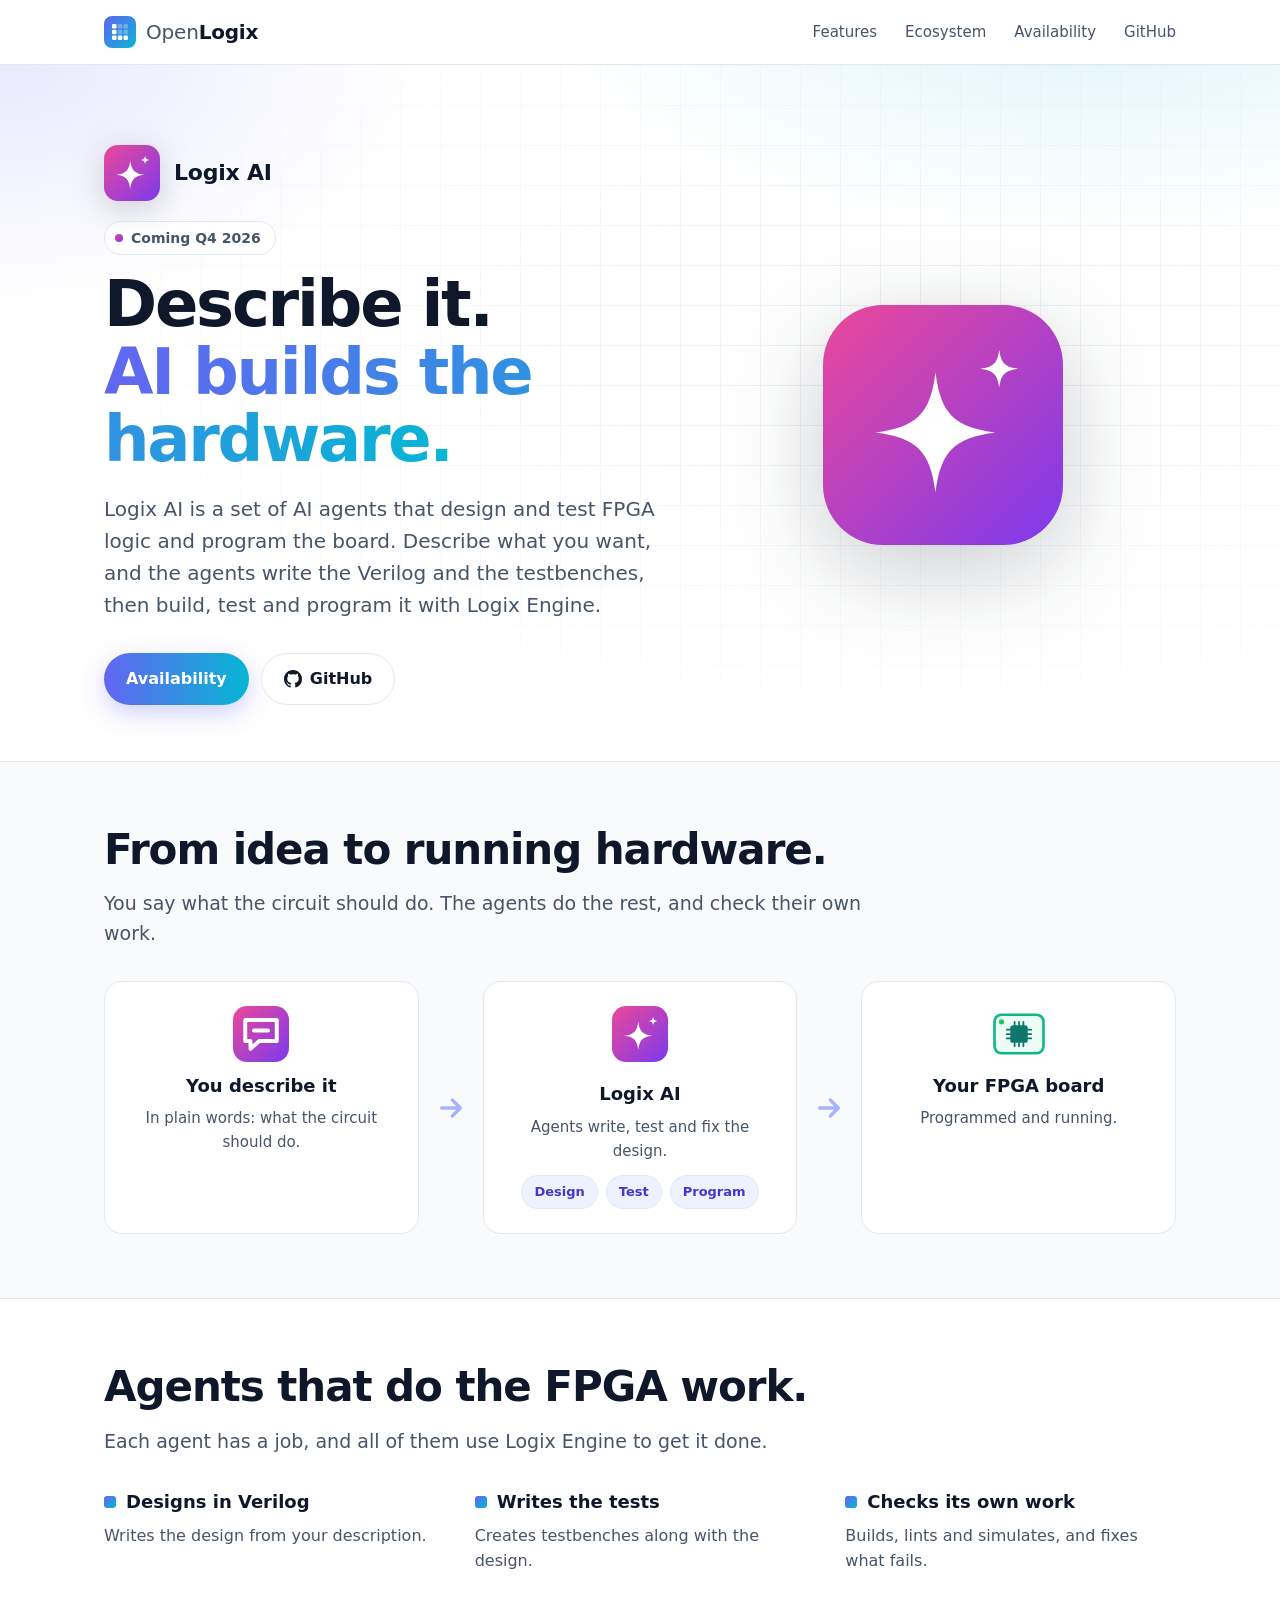
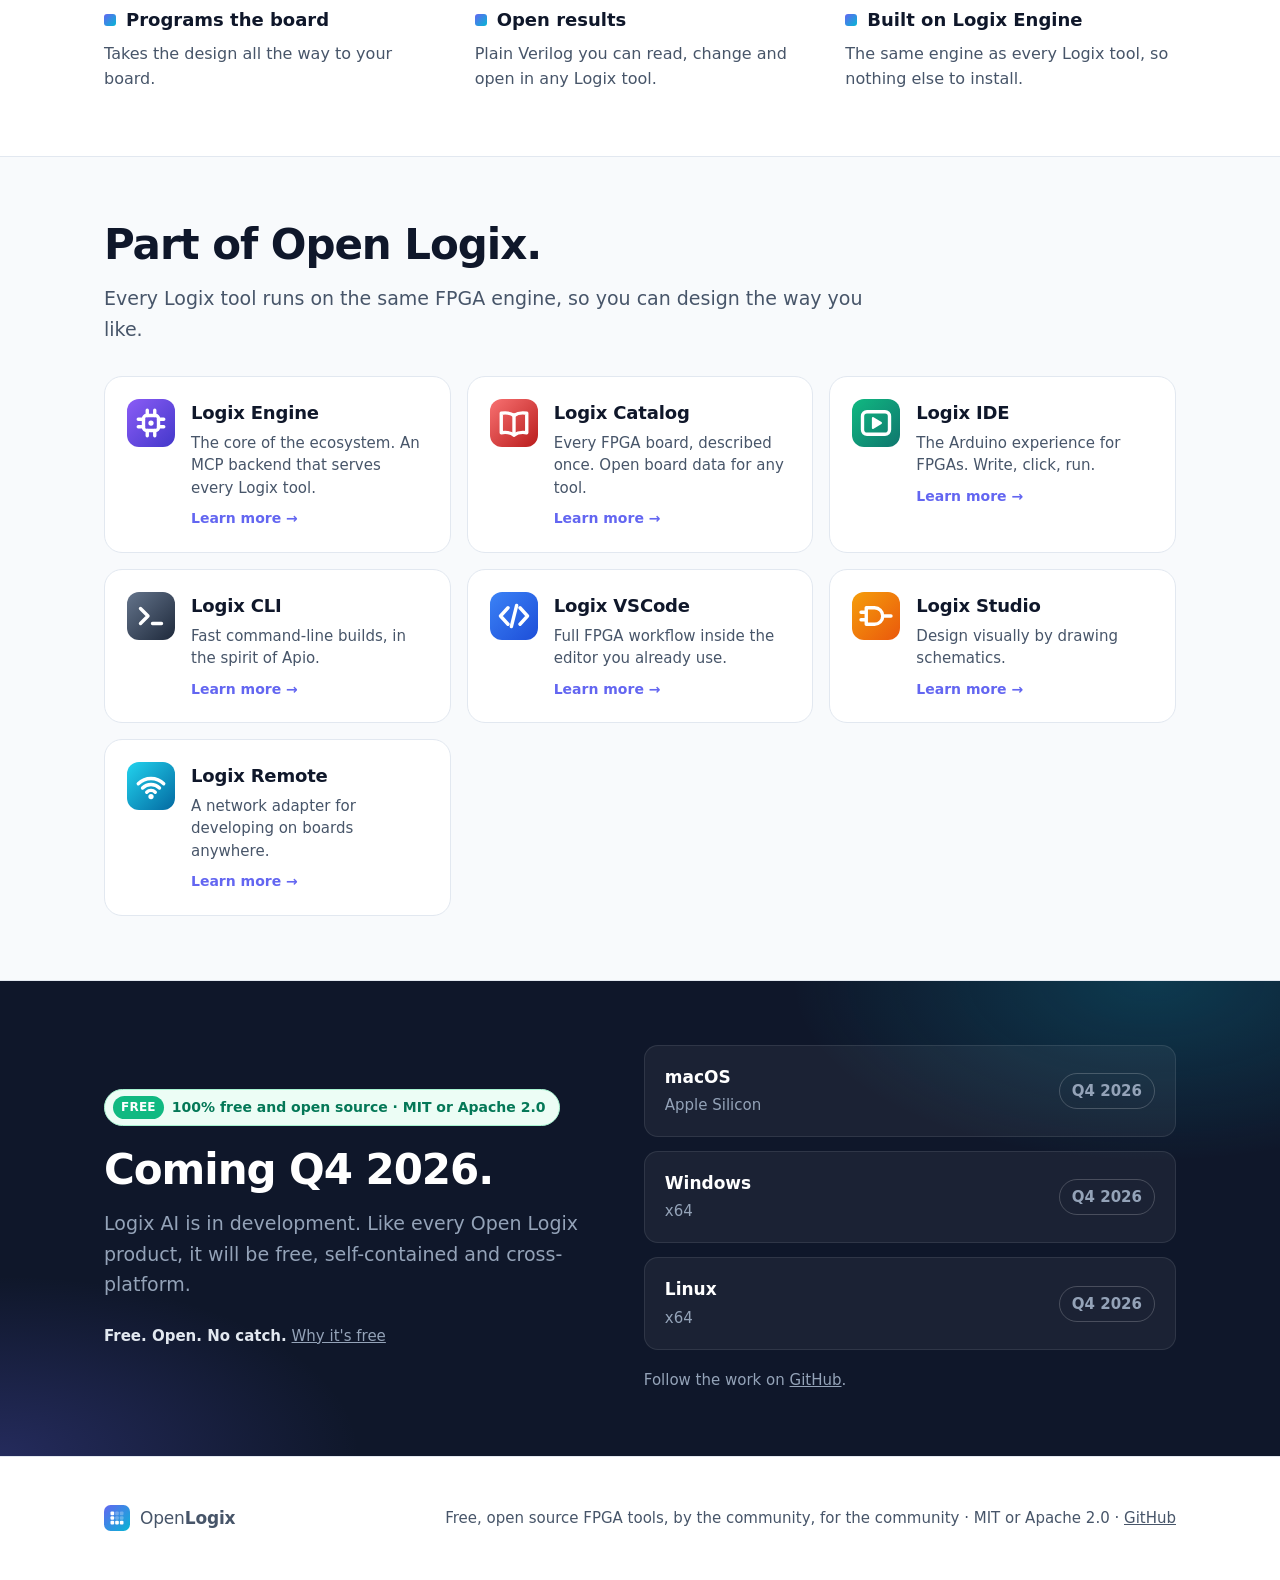
==== commit 5bfa2b9f: "Logix Catalog: product page, icon, and a place on the home page Logix Catalog, "Every FPGA board, de" ====
--- a/docs/ai/index.html
+++ b/docs/ai/index.html
@@ -99,6 +99,7 @@
       <p class="sub">Every Logix tool runs on the same FPGA engine, so you can design the way you like.</p>
       <div class="apps">
         <a class="card" href="../engine/"><img src="../brand/engine.svg" alt=""><div><h3>Logix Engine</h3><p>The core of the ecosystem. An MCP backend that serves every Logix tool.</p><span class="more">Learn more →</span></div></a>
+        <a class="card" href="../catalog/"><img src="../brand/catalog.svg" alt=""><div><h3>Logix Catalog</h3><p>Every FPGA board, described once. Open board data for any tool.</p><span class="more">Learn more →</span></div></a>
         <a class="card" href="../ide/"><img src="../brand/ide.svg" alt=""><div><h3>Logix IDE</h3><p>The Arduino experience for FPGAs. Write, click, run.</p><span class="more">Learn more →</span></div></a>
         <a class="card" href="../cli/"><img src="../brand/cli.svg" alt=""><div><h3>Logix CLI</h3><p>Fast command-line builds, in the spirit of Apio.</p><span class="more">Learn more →</span></div></a>
         <a class="card" href="../vscode/"><img src="../brand/vscode.svg" alt=""><div><h3>Logix VSCode</h3><p>Full FPGA workflow inside the editor you already use.</p><span class="more">Learn more →</span></div></a>
--- a/docs/assets/site.css
+++ b/docs/assets/site.css
@@ -196,6 +196,13 @@
 a.engine { text-decoration: none; transition: transform .2s, box-shadow .2s; }
 a.engine:hover { transform: translateY(-2px); box-shadow: 0 20px 48px rgba(67,56,202,.38); }
 .engine .more { display: block; margin-top: 6px; font-size: 14px; font-weight: 600; opacity: .9; }
+/* Logix Catalog: the board data under the engine, in its own hue */
+.connector.single {
+  height: 28px;
+  background: linear-gradient(90deg, transparent calc(50% - 1px), #c7d2fe calc(50% - 1px) calc(50% + 1px), transparent calc(50% + 1px));
+}
+.engine.catalog { background: linear-gradient(120deg, #b91c1c, #ef4444 60%, #f87171); box-shadow: 0 16px 40px rgba(185,28,28,.28); }
+a.engine.catalog:hover { box-shadow: 0 20px 48px rgba(185,28,28,.36); }
 
 /* Product pages (docs/<product>/index.html) */
 .product-name { display: flex; align-items: center; gap: 14px; margin: 0 0 20px; font-size: 22px; font-weight: 800; letter-spacing: -.01em; }
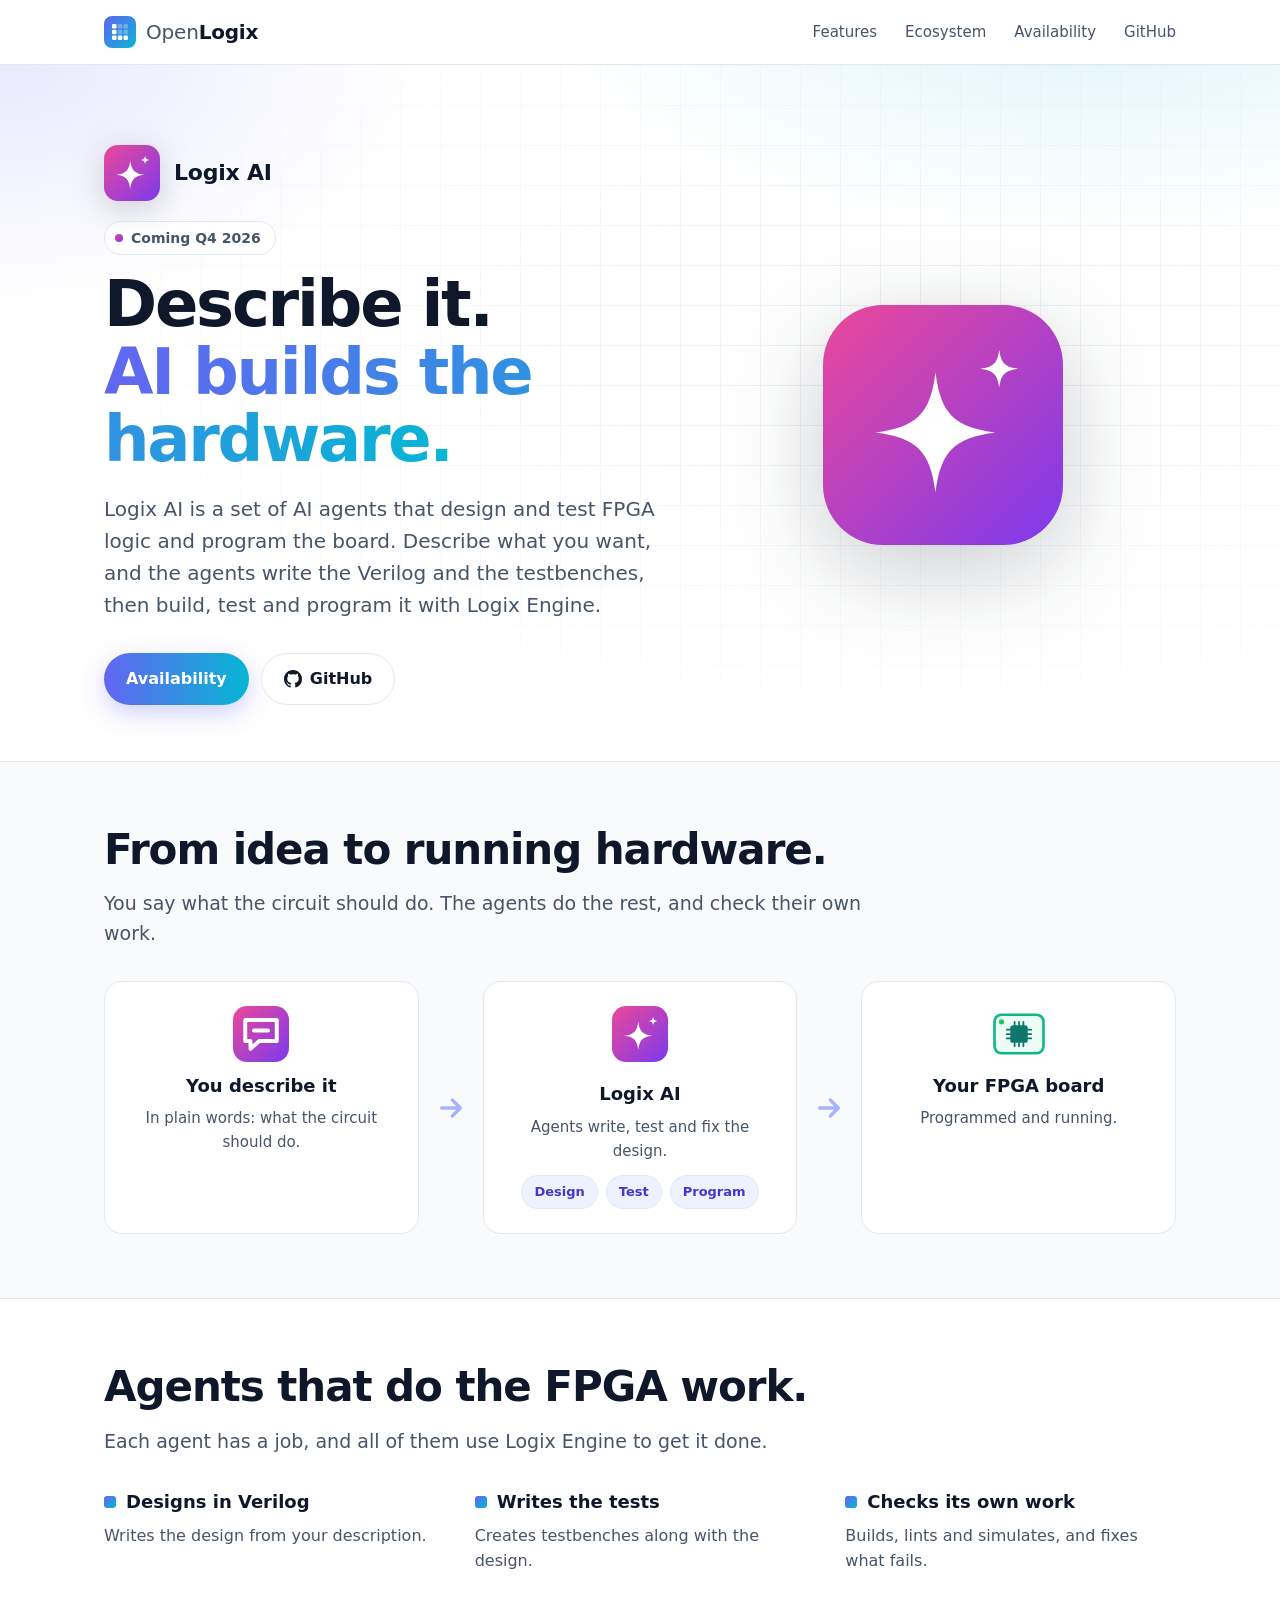
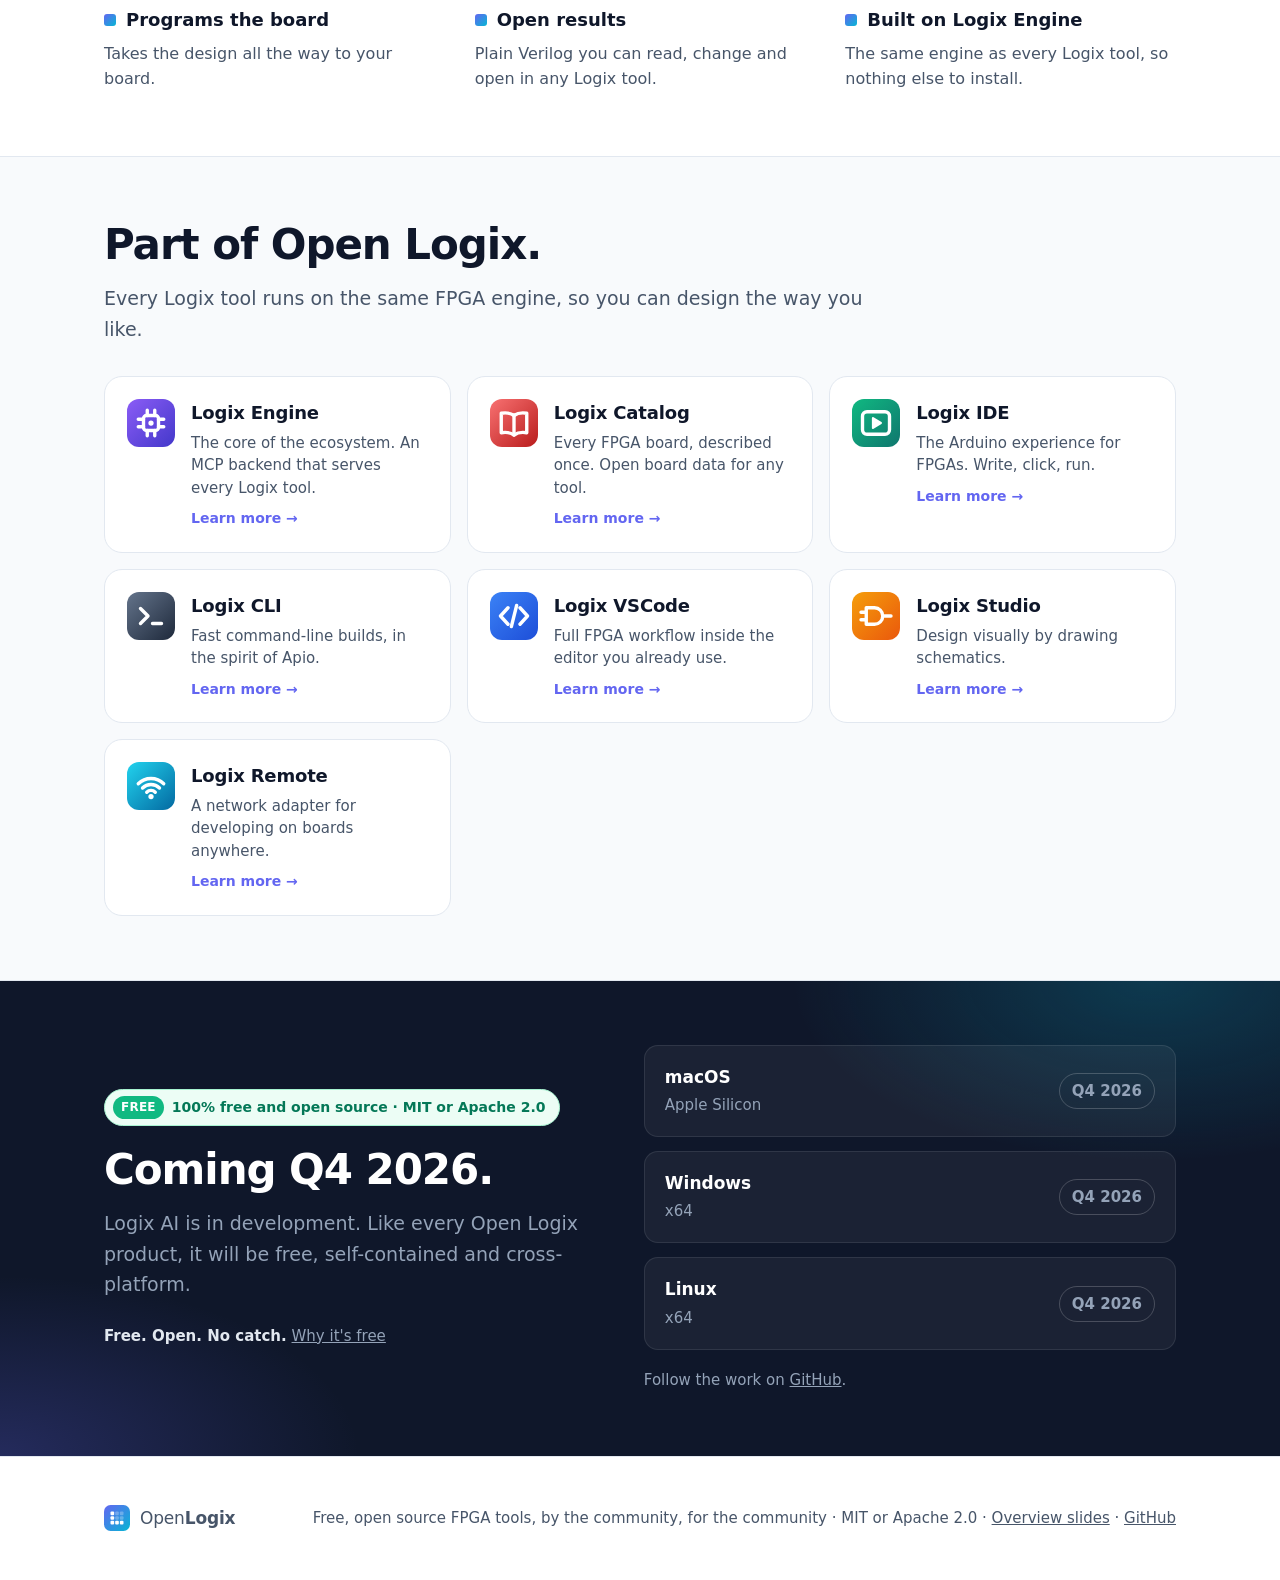
==== commit b0228480: "Remote Q2 2027, deck linked from every footer, Resources slide - Logix Remote moves to Q2 2027 on it" ====
--- a/docs/ai/index.html
+++ b/docs/ai/index.html
@@ -133,7 +133,7 @@
 <footer>
   <div class="wrap">
     <a class="brand" href="../"><img src="../brand/logo.svg" alt=""><span><span class="open">Open</span><span class="logix">Logix</span></span></a>
-    <span>Free, open source FPGA tools, by the community, for the community · MIT or Apache 2.0 · <a href="https://github.com/openlogix">GitHub</a></span>
+    <span>Free, open source FPGA tools, by the community, for the community · MIT or Apache 2.0 · <a href="../overview/">Overview slides</a> · <a href="https://github.com/openlogix">GitHub</a></span>
   </div>
 </footer>
 
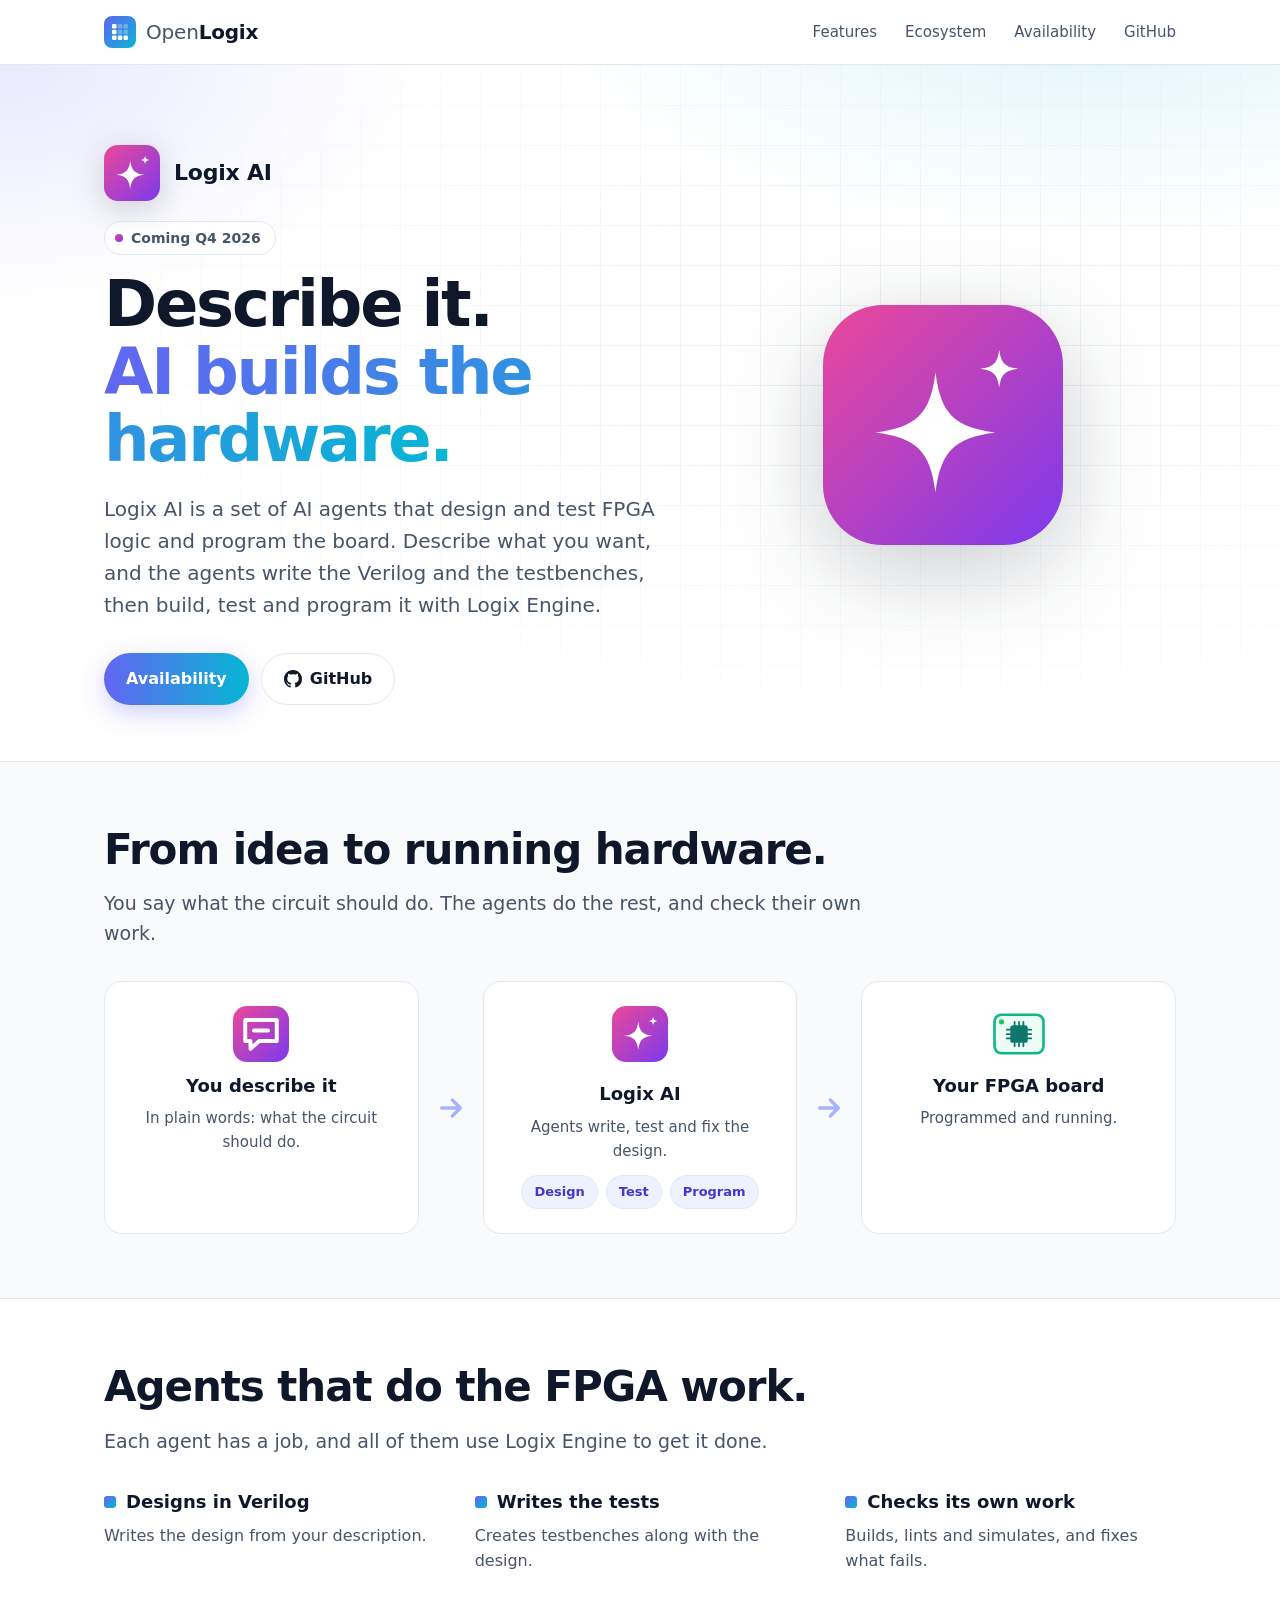
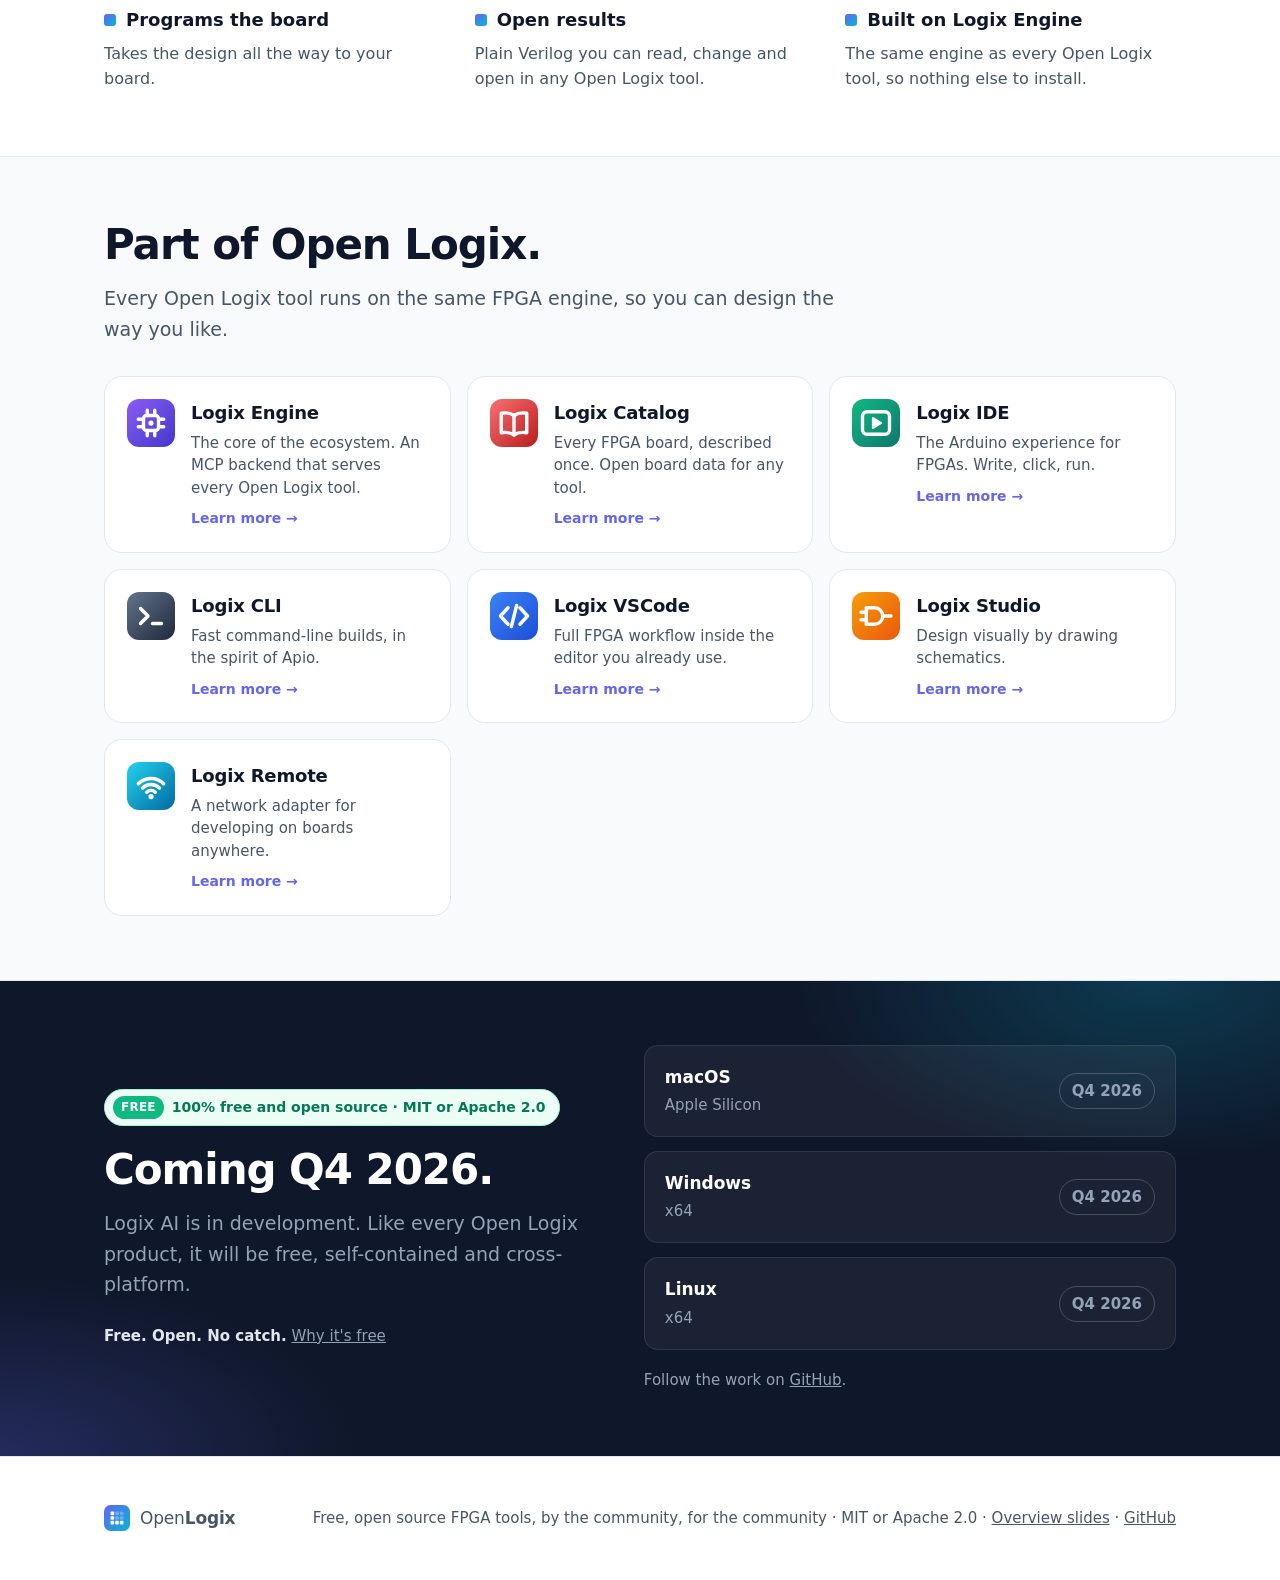
==== commit 70b614ad: "Never "Logix" alone; the home page's IDE card without "Preview now" "Logix" is short for Open Logix:" ====
--- a/docs/ai/index.html
+++ b/docs/ai/index.html
@@ -87,8 +87,8 @@
         <div class="principle"><h3>Writes the tests</h3><p>Creates testbenches along with the design.</p></div>
         <div class="principle"><h3>Checks its own work</h3><p>Builds, lints and simulates, and fixes what fails.</p></div>
         <div class="principle"><h3>Programs the board</h3><p>Takes the design all the way to your board.</p></div>
-        <div class="principle"><h3>Open results</h3><p>Plain Verilog you can read, change and open in any Logix tool.</p></div>
-        <div class="principle"><h3>Built on Logix Engine</h3><p>The same engine as every Logix tool, so nothing else to install.</p></div>
+        <div class="principle"><h3>Open results</h3><p>Plain Verilog you can read, change and open in any Open Logix tool.</p></div>
+        <div class="principle"><h3>Built on Logix Engine</h3><p>The same engine as every Open Logix tool, so nothing else to install.</p></div>
       </div>
     </div>
   </section>
@@ -96,9 +96,9 @@
   <section id="family" class="alt">
     <div class="wrap">
       <h2>Part of Open Logix.</h2>
-      <p class="sub">Every Logix tool runs on the same FPGA engine, so you can design the way you like.</p>
+      <p class="sub">Every Open Logix tool runs on the same FPGA engine, so you can design the way you like.</p>
       <div class="apps">
-        <a class="card" href="../engine/"><img src="../brand/engine.svg" alt=""><div><h3>Logix Engine</h3><p>The core of the ecosystem. An MCP backend that serves every Logix tool.</p><span class="more">Learn more →</span></div></a>
+        <a class="card" href="../engine/"><img src="../brand/engine.svg" alt=""><div><h3>Logix Engine</h3><p>The core of the ecosystem. An MCP backend that serves every Open Logix tool.</p><span class="more">Learn more →</span></div></a>
         <a class="card" href="../catalog/"><img src="../brand/catalog.svg" alt=""><div><h3>Logix Catalog</h3><p>Every FPGA board, described once. Open board data for any tool.</p><span class="more">Learn more →</span></div></a>
         <a class="card" href="../ide/"><img src="../brand/ide.svg" alt=""><div><h3>Logix IDE</h3><p>The Arduino experience for FPGAs. Write, click, run.</p><span class="more">Learn more →</span></div></a>
         <a class="card" href="../cli/"><img src="../brand/cli.svg" alt=""><div><h3>Logix CLI</h3><p>Fast command-line builds, in the spirit of Apio.</p><span class="more">Learn more →</span></div></a>
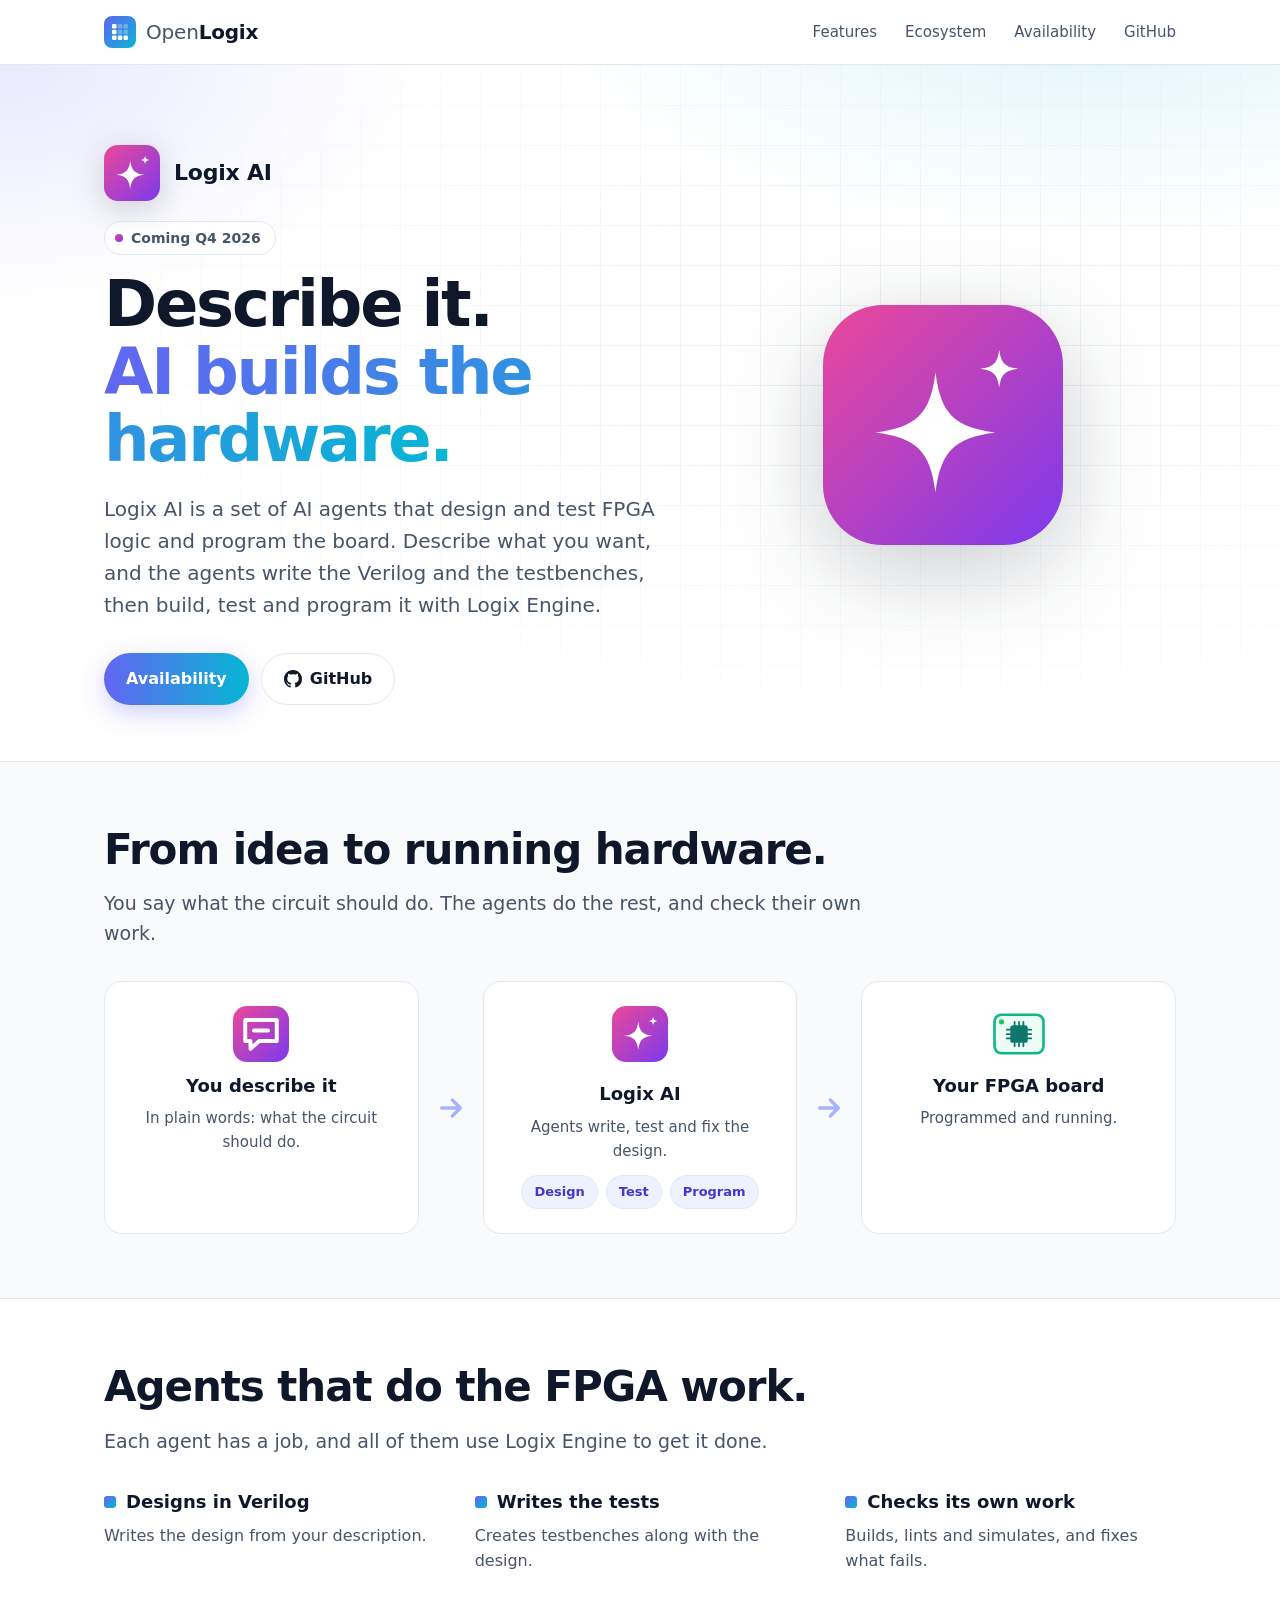
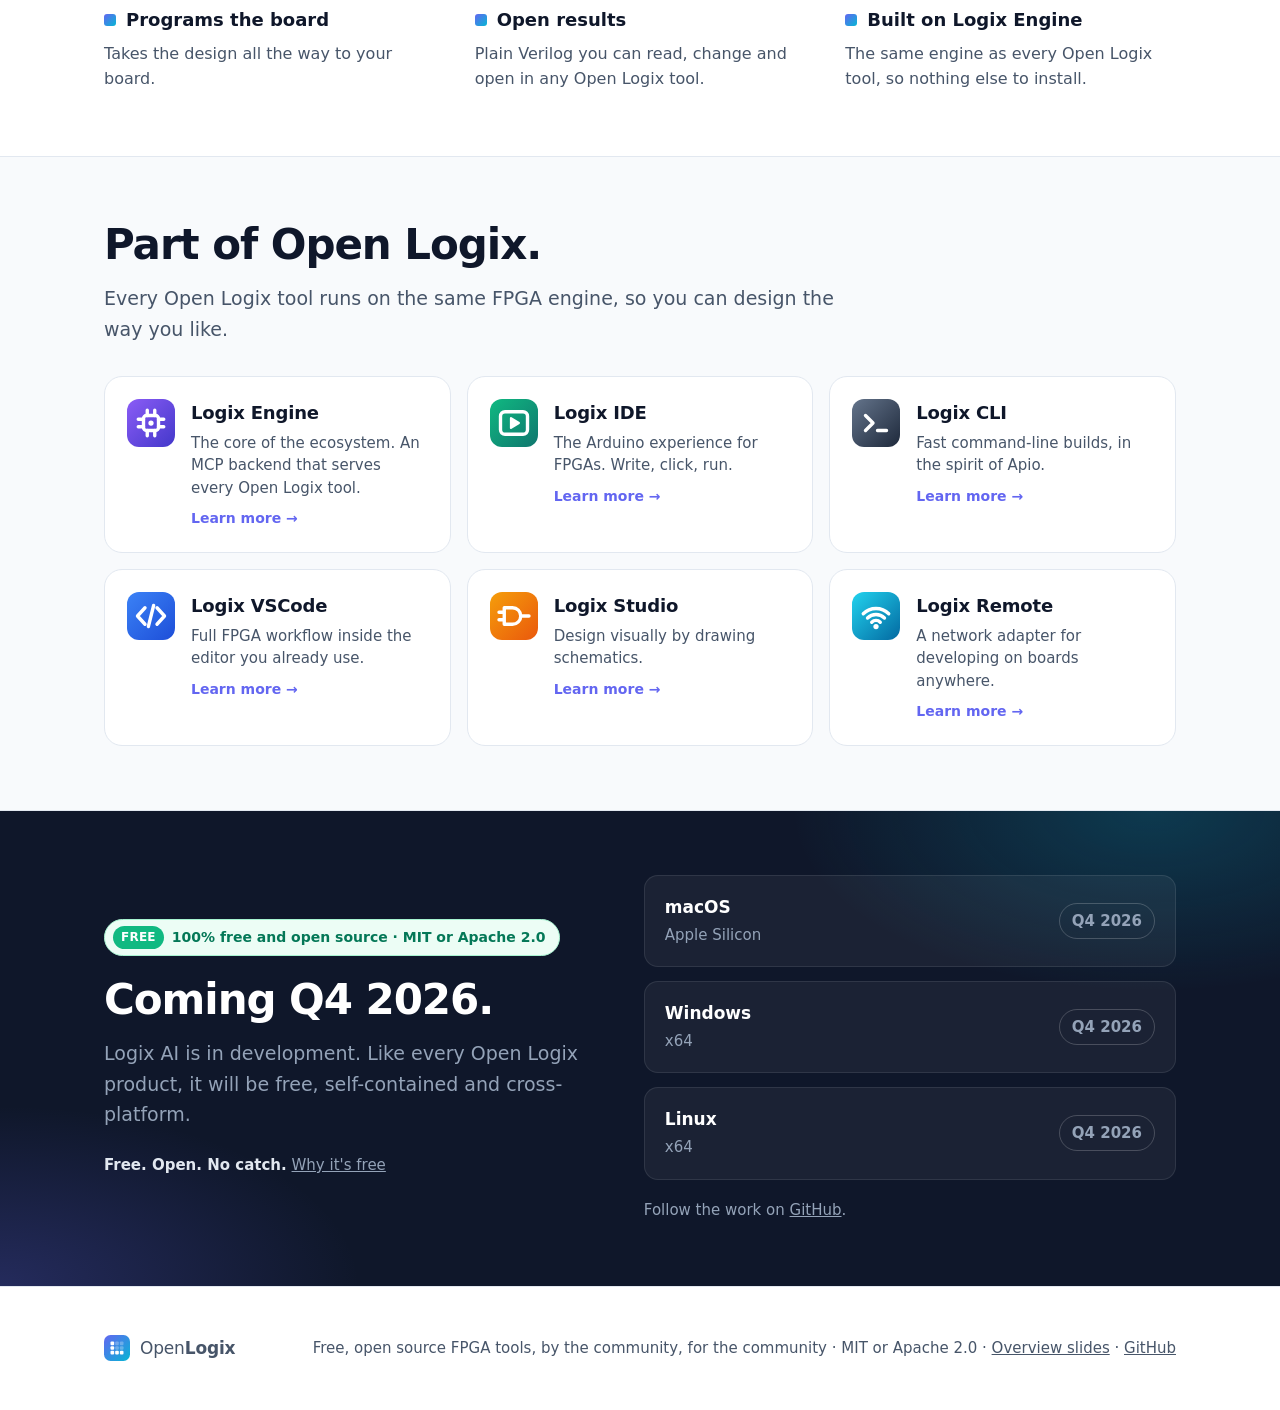
==== commit 6c31e76f: "Product pages: no Logix Catalog card in "Part of Open Logix" Logix Catalog is the board data inside " ====
--- a/docs/ai/index.html
+++ b/docs/ai/index.html
@@ -99,7 +99,6 @@
       <p class="sub">Every Open Logix tool runs on the same FPGA engine, so you can design the way you like.</p>
       <div class="apps">
         <a class="card" href="../engine/"><img src="../brand/engine.svg" alt=""><div><h3>Logix Engine</h3><p>The core of the ecosystem. An MCP backend that serves every Open Logix tool.</p><span class="more">Learn more →</span></div></a>
-        <a class="card" href="../catalog/"><img src="../brand/catalog.svg" alt=""><div><h3>Logix Catalog</h3><p>Every FPGA board, described once. Open board data for any tool.</p><span class="more">Learn more →</span></div></a>
         <a class="card" href="../ide/"><img src="../brand/ide.svg" alt=""><div><h3>Logix IDE</h3><p>The Arduino experience for FPGAs. Write, click, run.</p><span class="more">Learn more →</span></div></a>
         <a class="card" href="../cli/"><img src="../brand/cli.svg" alt=""><div><h3>Logix CLI</h3><p>Fast command-line builds, in the spirit of Apio.</p><span class="more">Learn more →</span></div></a>
         <a class="card" href="../vscode/"><img src="../brand/vscode.svg" alt=""><div><h3>Logix VSCode</h3><p>Full FPGA workflow inside the editor you already use.</p><span class="more">Learn more →</span></div></a>
--- a/docs/assets/site.css
+++ b/docs/assets/site.css
@@ -74,17 +74,19 @@
 .btn-ghost { border: 1px solid var(--line); background: #fff; }
 .btn svg { width: 18px; height: 18px; }
 
-.family {
-  display: grid; grid-template-columns: repeat(3, 1fr); gap: 18px;
-  max-width: 360px; justify-self: center;
-}
-.family img {
-  width: 100%; aspect-ratio: 1; display: block;
-  filter: drop-shadow(0 10px 20px rgba(15,23,42,.15));
-  transition: transform .2s;
-}
-.family img.core { transform: scale(1.12); filter: drop-shadow(0 14px 28px rgba(99,102,241,.45)); }
-.family img:hover { transform: translateY(-4px) rotate(-2deg); }
+/* Home page hero: every product's icon, the same size, linking to its page; the ones coming later are gray until they're available */
+.lineup { display: flex; flex-wrap: wrap; justify-content: center; gap: 20px; max-width: 460px; justify-self: center; }
+.lineup a { display: block; width: 96px; }
+.lineup img { display: block; width: 100%; aspect-ratio: 1; filter: drop-shadow(0 10px 20px rgba(15,23,42,.18)); transition: transform .2s, filter .2s, opacity .2s; }
+/* The links to the supported FPGAs and predefined boards: buttons like the hero's GitHub one, level with
+   them, with the same space above (to the icons) and below (to the products section) */
+.home-hero { padding-bottom: 0; }
+.home-hero .lineup { align-self: end; }
+.lineup .hero-links { flex-basis: 100%; display: flex; justify-content: center; flex-wrap: wrap; gap: 12px; margin: 20px 0 0; }
+.lineup .hero-links a.btn { width: auto; }
+#products { padding-top: 40px; }
+.lineup a.later img { filter: grayscale(1); opacity: .45; }
+.lineup a:hover img { transform: translateY(-4px) rotate(-2deg); filter: drop-shadow(0 10px 20px rgba(15,23,42,.18)); opacity: 1; }
 
 /* Sections */
 section { padding: 64px 0; }
@@ -103,20 +105,6 @@
 .card img { width: 48px; height: 48px; flex: none; }
 .card h3 { margin: 0 0 4px; font-size: 18px; letter-spacing: -.01em; }
 .card p { margin: 0; color: var(--muted); font-size: 15px; line-height: 1.5; }
-.connector {
-  height: 36px; margin: 0 12%;
-  background: repeating-linear-gradient(90deg, transparent 0 calc(16.66% - 1px), #c7d2fe calc(16.66% - 1px) 16.66%);
-}
-.engine {
-  display: flex; align-items: center; gap: 22px; flex-wrap: wrap;
-  padding: 28px; border-radius: var(--radius); color: #fff;
-  background: linear-gradient(120deg, #4338ca, #7c3aed 60%, #6366f1);
-  box-shadow: 0 16px 40px rgba(67,56,202,.3);
-}
-.engine img { width: 64px; height: 64px; filter: drop-shadow(0 0 0 #fff); border-radius: 16px; box-shadow: 0 0 0 2px rgba(255,255,255,.35); }
-.engine h3 { margin: 0 0 4px; font-size: 22px; }
-.engine p { margin: 0; opacity: .9; }
-.engine .text { flex: 1 1 280px; }
 .chips { display: flex; flex-wrap: wrap; gap: 8px; }
 .chip { font-size: 14px; font-weight: 600; padding: 6px 12px; border-radius: 999px; background: rgba(255,255,255,.16); border: 1px solid rgba(255,255,255,.25); }
 
@@ -143,6 +131,18 @@
 .arrow { display: flex; align-items: center; justify-content: center; color: #a5b4fc; }
 .arrow svg { width: 32px; height: 32px; }
 .board { width: 56px; height: 56px; margin: 0 auto 10px; display: block; }
+/* Home page AI flow: icons as large as the hero's, compact cards */
+#ai { padding: 56px 0; }
+#ai .flow { gap: 10px; max-width: 1040px; margin: 0 auto; }
+#ai .sub { margin-bottom: 28px; }
+#ai .note { margin-top: 24px; }
+#ai .step { padding: 0 6px; border: 0; background: none; display: flex; flex-direction: column; align-items: center; }
+#ai .step img, #ai .board { width: 96px; height: 96px; margin: 0 0 10px; filter: drop-shadow(0 10px 20px rgba(15,23,42,.15)); }
+#ai .step h3 { font-size: 20px; }
+#ai .step p { font-size: 16px; }
+#ai .step .line { white-space: nowrap; }
+@media (max-width: 1100px) { #ai .step .line { white-space: normal; } }
+#ai .arrow svg { width: 28px; height: 28px; }
 .note { text-align: center; margin: 32px 0 0; font-size: 18px; color: var(--muted); }
 .note strong { color: var(--ink); }
 
@@ -184,6 +184,25 @@
 .ask { margin: 18px 0 0; color: #94a3b8; font-size: 15px; }
 .ask strong { color: #e2e8f0; }
 
+/* Home page: build your own tool on Logix Engine */
+.build { display: grid; grid-template-columns: 1.15fr 1fr; gap: 48px; align-items: center; margin: 0 0 32px; }
+.points { list-style: none; margin: 0; padding: 0; display: grid; gap: 18px; }
+.points li { padding-left: 22px; position: relative; }
+.points li::before { content: ""; position: absolute; left: 0; top: 8px; width: 12px; height: 12px; border-radius: 3px; background: linear-gradient(135deg, var(--brand), var(--brand2)); }
+.points strong { display: block; font-size: 18px; }
+.points span { color: var(--muted); font-size: 16px; }
+.stack { display: grid; gap: 0; }
+.stack .tops { display: grid; grid-template-columns: repeat(3, 1fr); gap: 14px; }
+.stack .tops > div { display: flex; flex-direction: column; align-items: center; gap: 8px; padding: 16px 8px; border-radius: 16px; background: #fff; border: 1px solid var(--line); font-size: 15px; font-weight: 600; text-align: center; }
+.stack .tops img { width: 72px; height: 72px; }
+.stack .yours { border: 2px dashed #a5b4fc !important; color: var(--brand); }
+.stack .yours b { display: flex; align-items: center; justify-content: center; width: 72px; height: 72px; border-radius: 18px; background: #eef2ff; font-size: 44px; font-weight: 400; line-height: 1; }
+.stack .link { height: 28px; background: linear-gradient(#a5b4fc, #a5b4fc) 16.66% 0 / 2px 100% no-repeat, linear-gradient(#a5b4fc, #a5b4fc) 50% 0 / 2px 100% no-repeat, linear-gradient(#a5b4fc, #a5b4fc) 83.33% 0 / 2px 100% no-repeat; }
+.stack .base { display: flex; align-items: center; gap: 16px; padding: 18px 20px; border-radius: 16px; color: #fff; background: linear-gradient(120deg, #4338ca, #7c3aed 60%, #6366f1); box-shadow: 0 16px 40px rgba(67,56,202,.3); }
+.stack .base img { width: 64px; height: 64px; border-radius: 16px; box-shadow: 0 0 0 2px rgba(255,255,255,.35); }
+.stack .base strong { display: block; font-size: 20px; }
+.stack .base span { font-size: 14px; opacity: .9; }
+
 /* Footer */
 footer { padding: 48px 0; border-top: 1px solid var(--line); color: var(--muted); font-size: 15px; }
 footer .wrap { display: flex; justify-content: space-between; align-items: center; gap: 24px; flex-wrap: wrap; }
@@ -193,16 +212,34 @@
 /* Home page: product cards that link to a product page */
 a.card { text-decoration: none; color: inherit; }
 .card .more { display: block; margin-top: 8px; font-size: 14px; font-weight: 600; color: var(--brand); }
-a.engine { text-decoration: none; transition: transform .2s, box-shadow .2s; }
-a.engine:hover { transform: translateY(-2px); box-shadow: 0 20px 48px rgba(67,56,202,.38); }
-.engine .more { display: block; margin-top: 6px; font-size: 14px; font-weight: 600; opacity: .9; }
-/* Logix Catalog: the board data under the engine, in its own hue */
-.connector.single {
-  height: 28px;
-  background: linear-gradient(90deg, transparent calc(50% - 1px), #c7d2fe calc(50% - 1px) calc(50% + 1px), transparent calc(50% + 1px));
-}
-.engine.catalog { background: linear-gradient(120deg, #b91c1c, #ef4444 60%, #f87171); box-shadow: 0 16px 40px rgba(185,28,28,.28); }
-a.engine.catalog:hover { box-shadow: 0 20px 48px rgba(185,28,28,.36); }
+/* Home page products: groups, the featured products to try now, and grayed ones coming later */
+h3.group { display: flex; align-items: baseline; gap: 12px; flex-wrap: wrap; margin: 0 0 16px; font-size: 14px; font-weight: 700; letter-spacing: .08em; text-transform: uppercase; color: var(--brand); }
+h3.group span { font-size: 14px; font-weight: 600; letter-spacing: 0; text-transform: none; color: var(--muted); }
+.picks { display: grid; grid-template-columns: 1fr 1fr; gap: 20px; margin: 0 0 48px; }
+.pick {
+  position: relative; overflow: hidden; display: flex; flex-direction: column; gap: 14px;
+  padding: 28px; border-radius: var(--radius); background: #fff; border: 1px solid var(--line);
+  text-decoration: none; color: inherit; box-shadow: 0 12px 32px rgba(15,23,42,.06);
+  transition: box-shadow .2s, transform .2s;
+}
+.pick::before { content: ""; position: absolute; inset: 0 0 auto; height: 5px; background: linear-gradient(90deg, var(--product), var(--product2)); }
+.pick:hover { box-shadow: 0 18px 44px rgba(15,23,42,.12); transform: translateY(-2px); }
+.pick .head { display: flex; gap: 18px; align-items: center; }
+.pick .head img { width: 72px; height: 72px; flex: none; }
+.pick h3 { margin: 0 0 2px; font-size: 26px; letter-spacing: -.02em; }
+.pick .tag { margin: 0; font-weight: 600; color: var(--ink); }
+.pick p { margin: 0; color: var(--muted); font-size: 16px; }
+.pick .for { padding: 12px 16px; border-radius: 12px; background: var(--soft); border: 1px solid var(--line); font-size: 15px; }
+.pick .for strong { color: var(--ink); }
+.pick .more { margin-top: auto; font-size: 15px; font-weight: 600; color: var(--brand); }
+.later { display: grid; grid-template-columns: repeat(auto-fill, minmax(190px, 1fr)); gap: 14px; }
+.later .card { flex-direction: column; padding: 20px; gap: 12px; background: var(--soft); }
+.later .card img { width: 40px; height: 40px; filter: grayscale(1); opacity: .5; transition: filter .2s, opacity .2s; }
+.later .card:hover img { filter: none; opacity: 1; }
+.later .card h3 { font-size: 16px; color: var(--muted); }
+.later .card p { font-size: 14px; color: #64748b; }
+.later .card .for { margin-top: 6px; font-weight: 600; }
+.later .card .when { --product: #cbd5e1; --product2: #94a3b8; margin-top: 10px; white-space: nowrap; }
 
 /* Product pages (docs/<product>/index.html) */
 .product-name { display: flex; align-items: center; gap: 14px; margin: 0 0 20px; font-size: 22px; font-weight: 800; letter-spacing: -.01em; }
@@ -244,20 +281,24 @@
 
 @media (max-width: 900px) {
   .hero .wrap { grid-template-columns: 1fr; }
-  .family { max-width: 280px; }
+  .lineup { justify-self: start; justify-content: flex-start; gap: 14px; }
+  .lineup a { width: 72px; }
+  .lineup .hero-links { justify-content: flex-start; gap: 10px; }
+  .lineup .hero-links a.btn { padding: 9px 14px; font-size: 15px; }
   .apps, .principles { grid-template-columns: repeat(2, 1fr); }
   .gallery { grid-template-columns: 1fr; }
   .hero-icon { width: 160px; height: 160px; justify-self: start; }
   .flow, .free .wrap { grid-template-columns: 1fr; }
   .free .wrap { gap: 32px; }
   .arrow svg { transform: rotate(90deg); }
-  .connector { display: none; }
-  .engine { margin-top: 16px; }
+  .picks, .build { grid-template-columns: 1fr; }
 }
 @media (max-width: 600px) {
   nav a:not(.gh) { display: none; }
   .apps, .principles { grid-template-columns: 1fr; }
+  .later .card { flex-direction: row; }
   .hero { padding: 56px 0 40px; }
+  .home-hero { padding-bottom: 0; }
   section { padding: 48px 0; }
 }
 @media (prefers-reduced-motion: reduce) {
